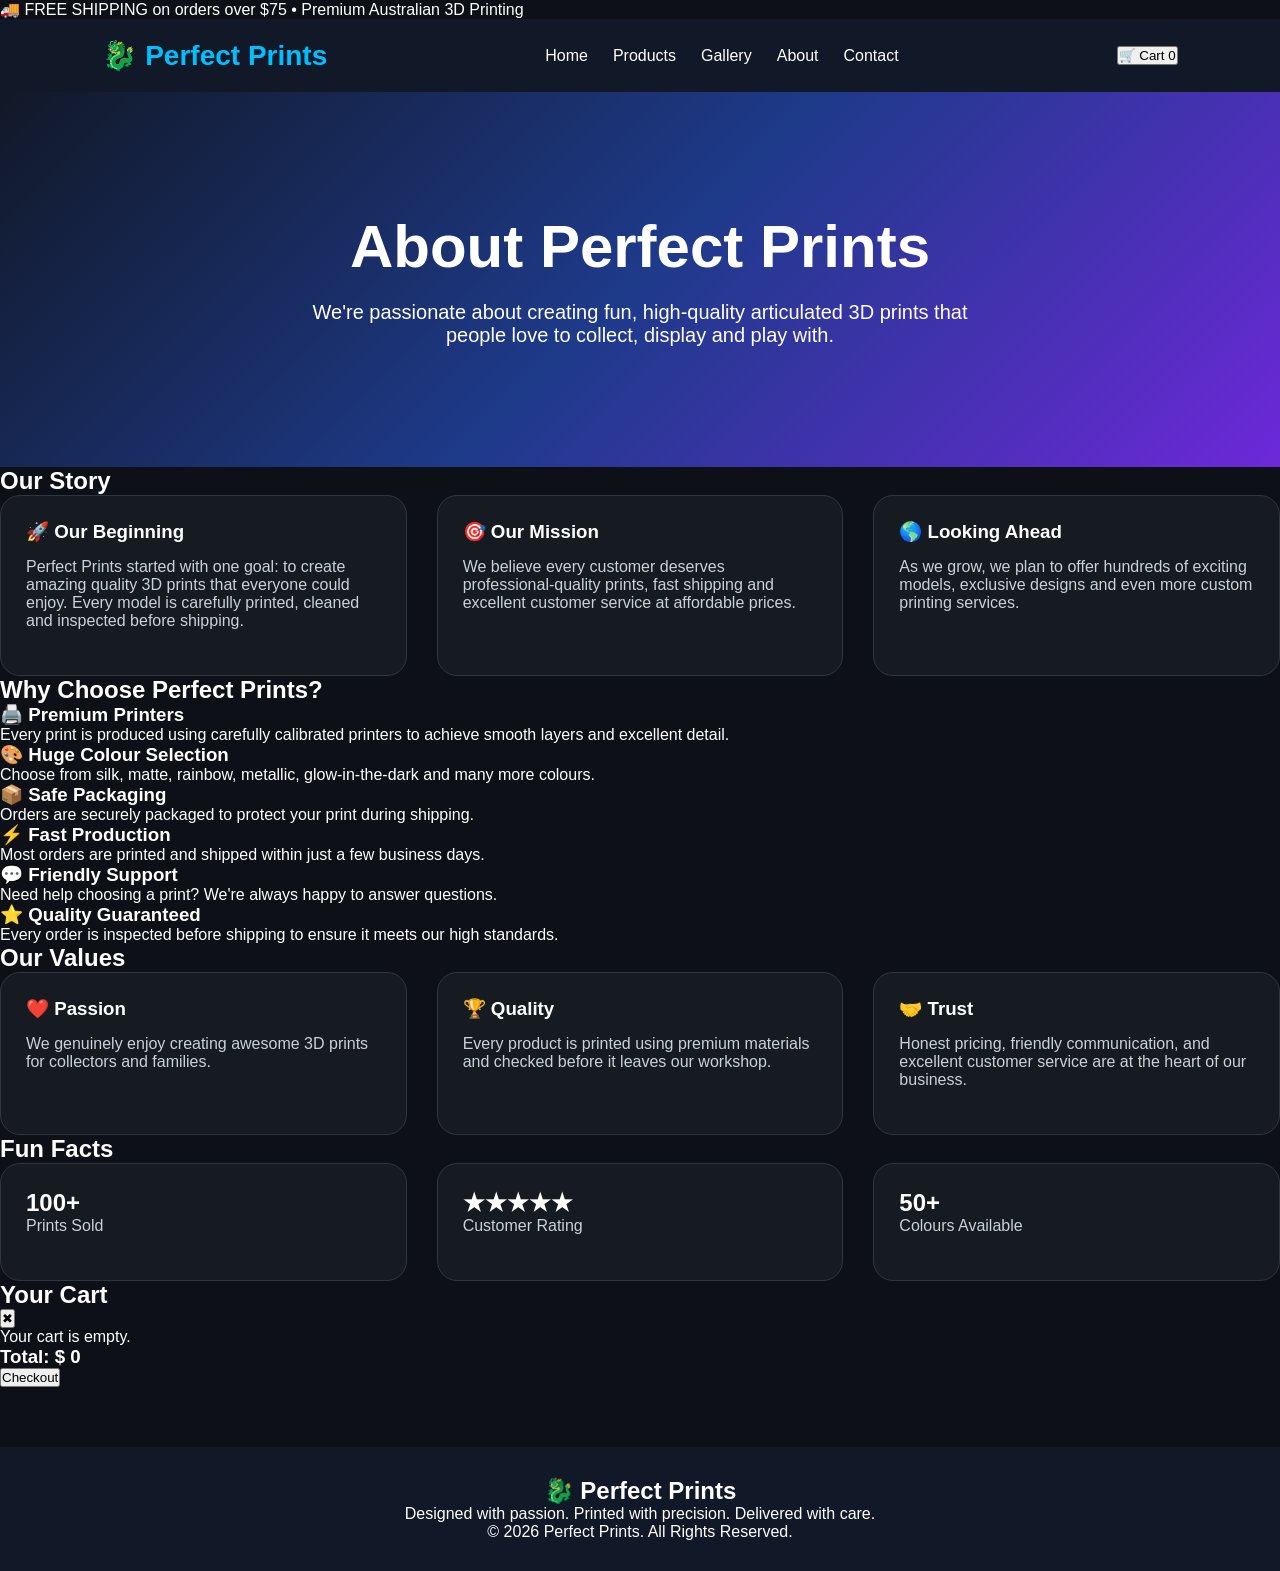
==== about.html @ 64f46098 "Create about.html" ====
<!DOCTYPE html>
<html lang="en">

<head>

<meta charset="UTF-8">
<meta name="viewport" content="width=device-width, initial-scale=1.0">

<title>Perfect Prints | About Us</title>

<link rel="stylesheet" href="style.css">
<script src="script.js" defer></script>

</head>

<body>

<header>

<div class="sale-banner">
🚚 FREE SHIPPING on orders over $75 • Premium Australian 3D Printing
</div>

<nav>

<div class="logo">
🐉 Perfect Prints
</div>

<ul>
<li><a href="index.html">Home</a></li>
<li><a href="products.html">Products</a></li>
<li><a href="gallery.html">Gallery</a></li>
<li><a href="about.html">About</a></li>
<li><a href="contact.html">Contact</a></li>
</ul>

<button class="cart-btn" onclick="openCart()">
🛒 Cart
<span id="cartCount">0</span>
</button>

</nav>

</header>

<section class="hero small-hero">

<h1>About Perfect Prints</h1>

<p>
We're passionate about creating fun, high-quality articulated
3D prints that people love to collect, display and play with.
</p>

</section>

<section>

<h2>Our Story</h2>

<div class="cards">

<div class="card">

<div class="card-content">

<h3>🚀 Our Beginning</h3>

<p>
Perfect Prints started with one goal:
to create amazing quality 3D prints that everyone could enjoy.
Every model is carefully printed, cleaned and inspected before shipping.
</p>

</div>

</div>

<div class="card">

<div class="card-content">

<h3>🎯 Our Mission</h3>

<p>
We believe every customer deserves professional-quality prints,
fast shipping and excellent customer service at affordable prices.
</p>

</div>

</div>

<div class="card">

<div class="card-content">

<h3>🌎 Looking Ahead</h3>

<p>
As we grow, we plan to offer hundreds of exciting models,
exclusive designs and even more custom printing services.
</p>

</div>

</div>

</div>

</section>

<section>

<h2>Why Choose Perfect Prints?</h2>

<div class="reviews">

<div class="review">

<h3>🖨️ Premium Printers</h3>

<p>
Every print is produced using carefully calibrated printers
to achieve smooth layers and excellent detail.
</p>

</div>

<div class="review">

<h3>🎨 Huge Colour Selection</h3>

<p>
Choose from silk, matte, rainbow,
metallic, glow-in-the-dark and many more colours.
</p>

</div>

<div class="review">

<h3>📦 Safe Packaging</h3>

<p>
Orders are securely packaged to protect your print
during shipping.
</p>

</div>

<div class="review">

<h3>⚡ Fast Production</h3>

<p>
Most orders are printed and shipped
within just a few business days.
</p>

</div>

<div class="review">

<h3>💬 Friendly Support</h3>

<p>
Need help choosing a print?
We're always happy to answer questions.
</p>

</div>

<div class="review">

<h3>⭐ Quality Guaranteed</h3>

<p>
Every order is inspected before shipping
to ensure it meets our high standards.
</p>

</div>

</div>

</section>

<section>

<h2>Our Values</h2>

<div class="cards">

<div class="card">

<div class="card-content">

<h3>❤️ Passion</h3>

<p>
We genuinely enjoy creating awesome 3D prints
for collectors and families.
</p>

</div>

</div>

<div class="card">

<div class="card-content">

<h3>🏆 Quality</h3>

<p>
Every product is printed using premium materials
and checked before it leaves our workshop.
</p>

</div>

</div>

<div class="card">

<div class="card-content">

<h3>🤝 Trust</h3>

<p>
Honest pricing, friendly communication,
and excellent customer service are at the heart of our business.
</p>

</div>

</div>

</div>

</section>

<section>

<h2>Fun Facts</h2>

<div class="cards">

<div class="card">

<div class="card-content">

<h1>100+</h1>

<p>
Prints Sold
</p>

</div>

</div>

<div class="card">

<div class="card-content">

<h1>★★★★★</h1>

<p>
Customer Rating
</p>

</div>

</div>

<div class="card">

<div class="card-content">

<h1>50+</h1>

<p>
Colours Available
</p>

</div>

</div>

</div>

</section>

<div id="cartPanel" class="cart-panel">

<div class="cart-header">

<h2>Your Cart</h2>

<button onclick="closeCart()">
✖
</button>

</div>

<div id="cartItems">

<p>Your cart is empty.</p>

</div>

<div class="cart-footer">

<h3>
Total:
$
<span id="cartTotal">0</span>
</h3>

<button class="checkout-btn">
Checkout
</button>

</div>

</div>

<footer>

<h2>🐉 Perfect Prints</h2>

<p>
Designed with passion.
Printed with precision.
Delivered with care.
</p>

<p>
© 2026 Perfect Prints. All Rights Reserved.
</p>

</footer>

</body>

</html>
---- style.css ----
*{
    margin:0;
    padding:0;
    box-sizing:border-box;
    font-family:'Poppins',sans-serif;
}

body{
    background:#0d1117;
    color:white;
}

nav{
    display:flex;
    justify-content:space-between;
    align-items:center;
    padding:20px 8%;
    background:#111827;
    position:sticky;
    top:0;
}

nav ul{
    display:flex;
    list-style:none;
    gap:25px;
}

nav a{
    color:white;
    text-decoration:none;
    transition:.3s;
}

nav a:hover{
    color:#00bfff;
}

.logo{
    font-size:28px;
    font-weight:700;
    color:#00bfff;
}

.hero{
    text-align:center;
    padding:120px 20px;
    background:linear-gradient(135deg,#111827,#1e3a8a,#6d28d9);
}

.hero h1{
    font-size:60px;
    margin-bottom:20px;
}

.hero p{
    max-width:700px;
    margin:auto;
    font-size:20px;
}

.button{
    display:inline-block;
    margin-top:35px;
    padding:15px 35px;
    background:#00bfff;
    color:white;
    text-decoration:none;
    border-radius:50px;
    font-weight:bold;
    transition:.3s;
}

.button:hover{
    transform:scale(1.08);
    box-shadow:0 0 20px #00bfff;
}

.products{
    padding:80px 8%;
}

.products h2{
    text-align:center;
    margin-bottom:40px;
    font-size:40px;
}

.cards{
    display:grid;
    grid-template-columns:repeat(auto-fit,minmax(280px,1fr));
    gap:30px;
}

.card{
    background:#161b22;
    padding:25px;
    border-radius:20px;
    transition:.3s;
    border:1px solid #30363d;
}

.card:hover{
    transform:translateY(-10px);
    box-shadow:0 0 25px rgba(0,191,255,.5);
}

.card h3{
    margin-bottom:15px;
}

.card p{
    margin-bottom:20px;
    color:#c9d1d9;
}

.card button{
    width:100%;
    padding:12px;
    border:none;
    border-radius:10px;
    background:#6d28d9;
    color:white;
    cursor:pointer;
    font-weight:bold;
}

.card button:hover{
    background:#00bfff;
}

footer{
    text-align:center;
    padding:30px;
    background:#111827;
    margin-top:60px;
}
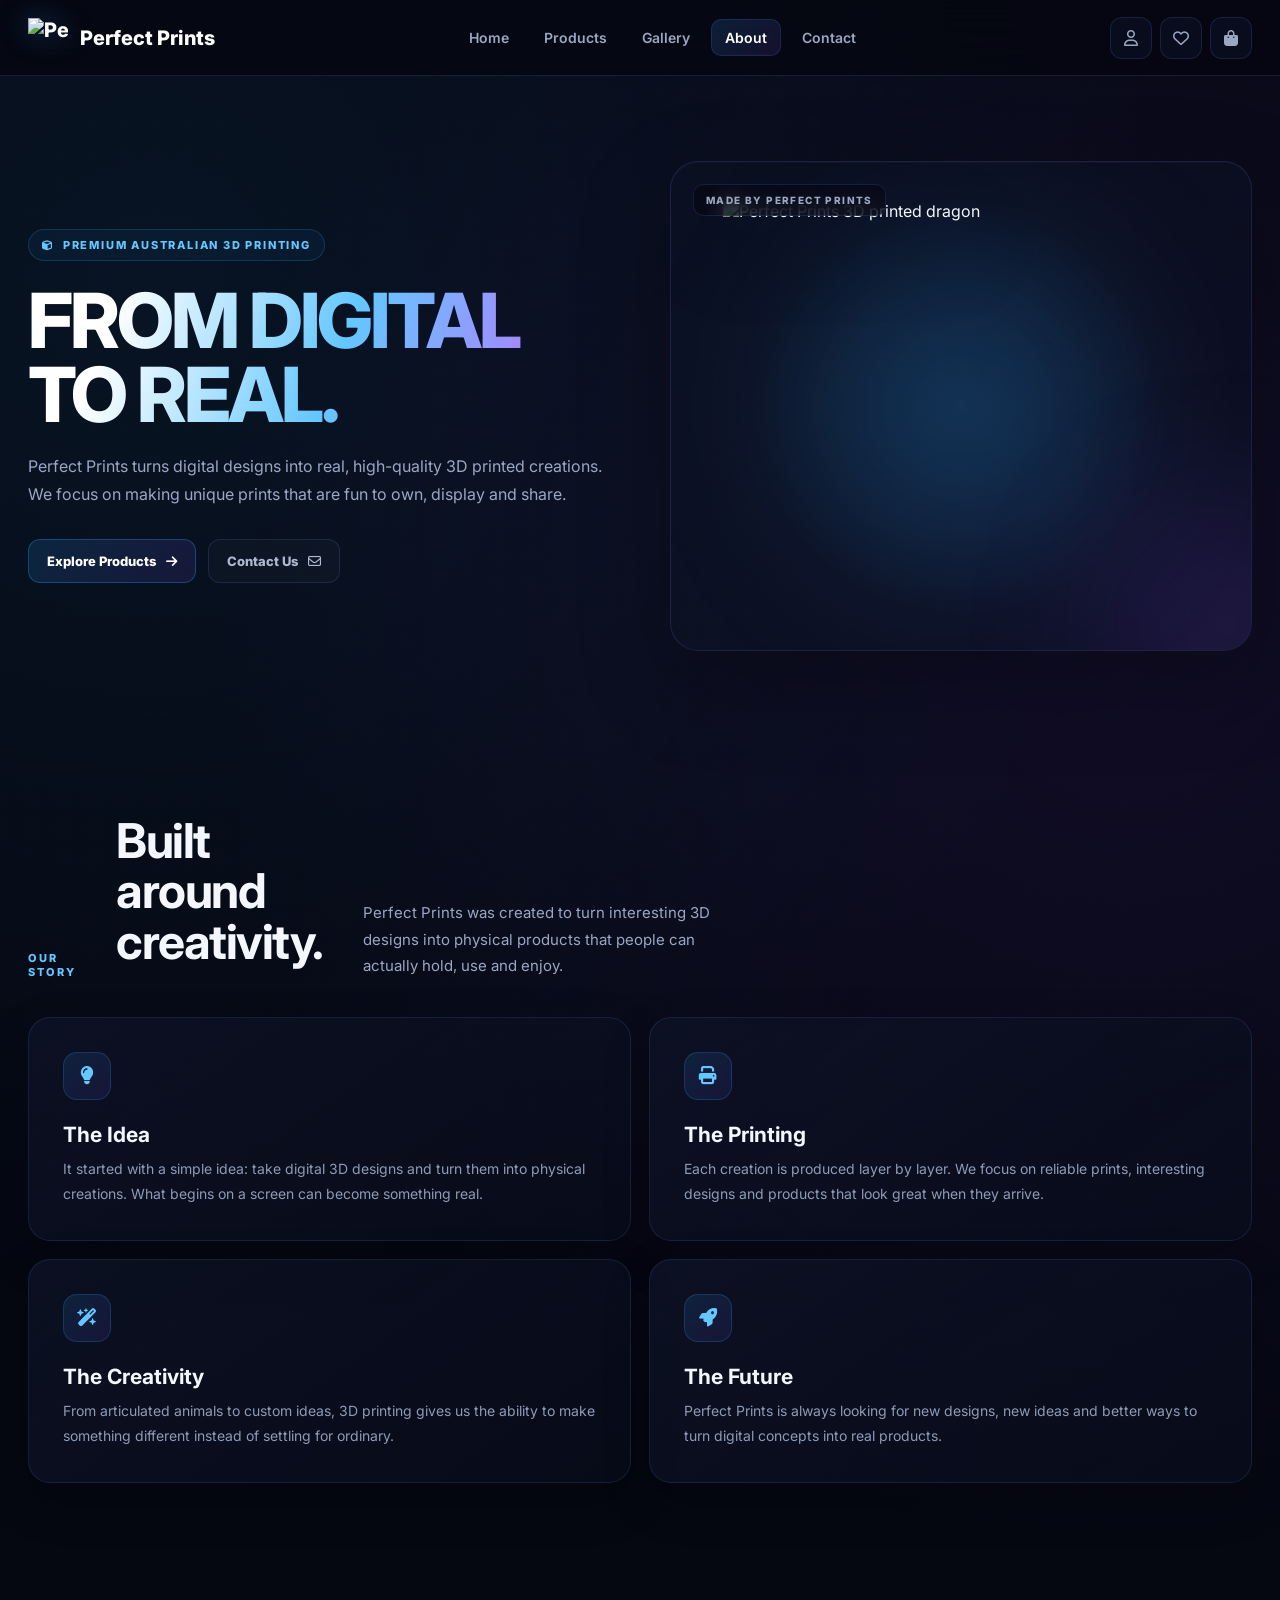
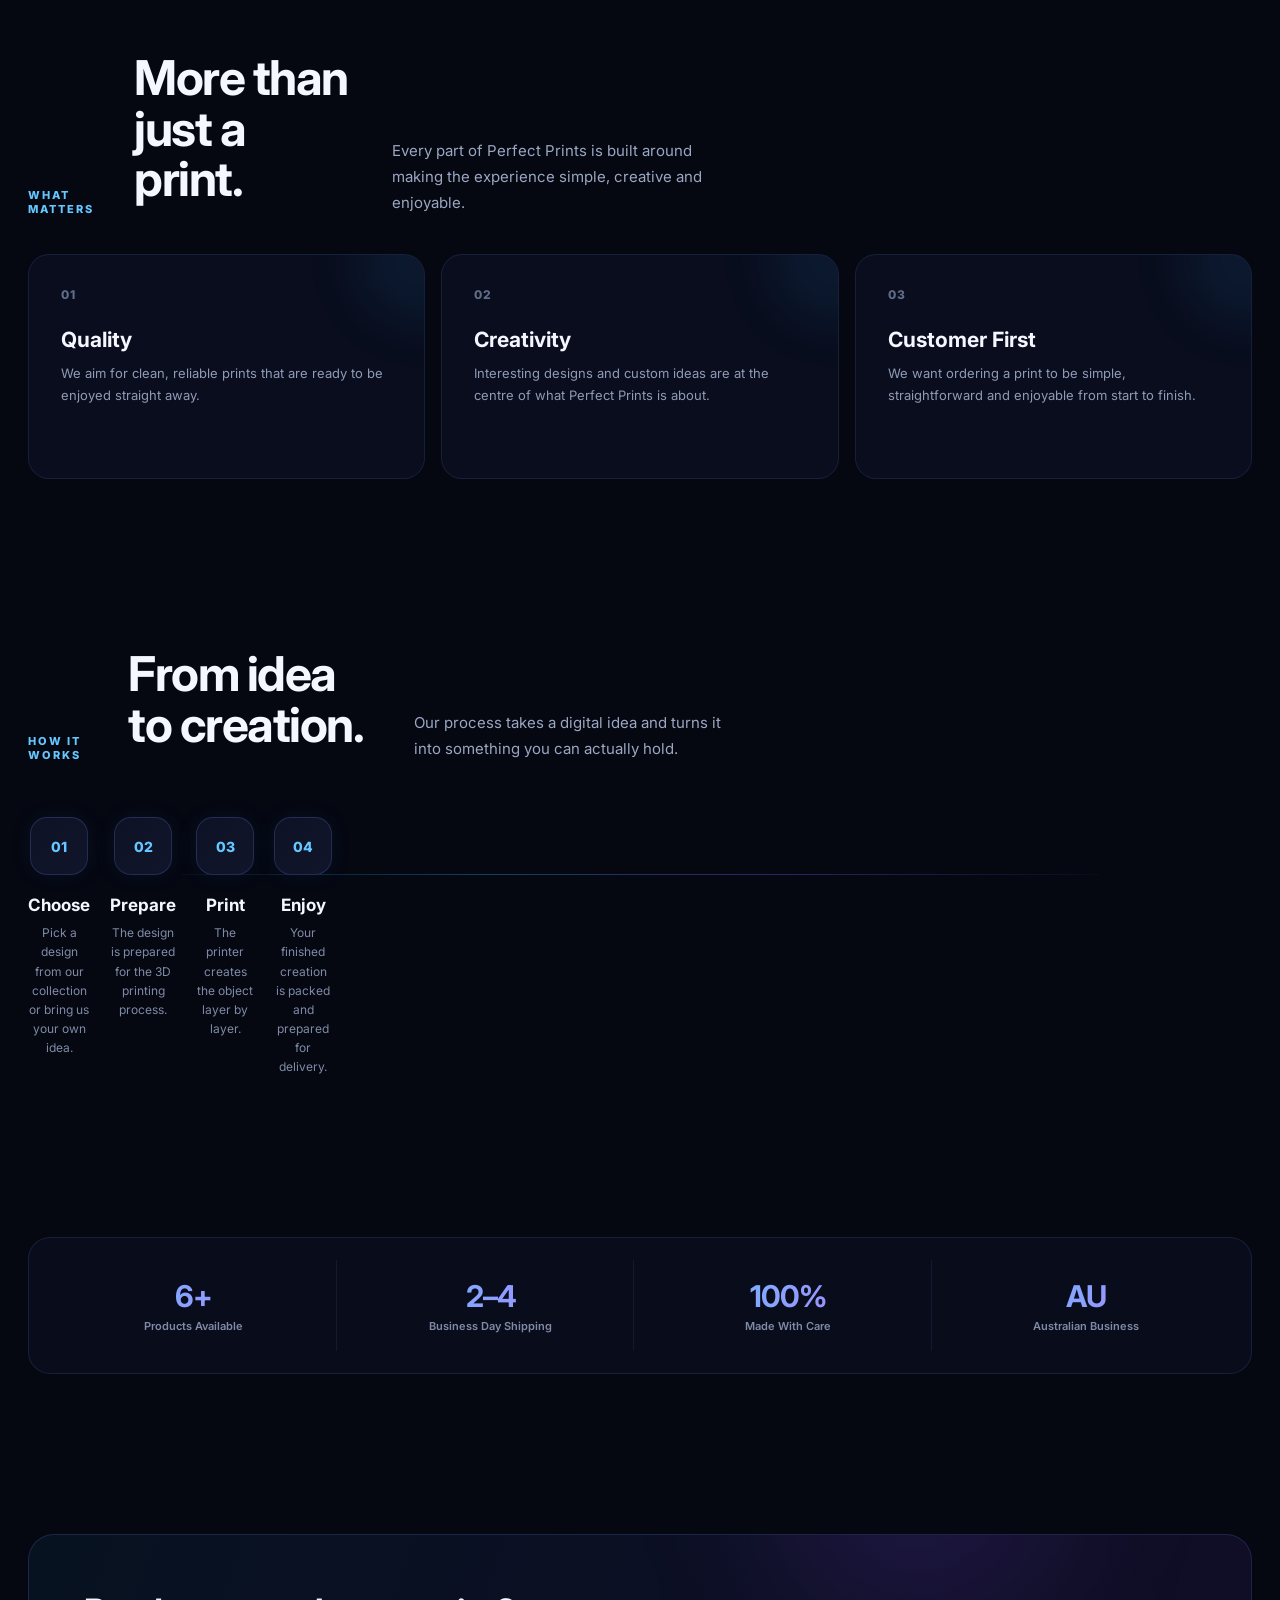
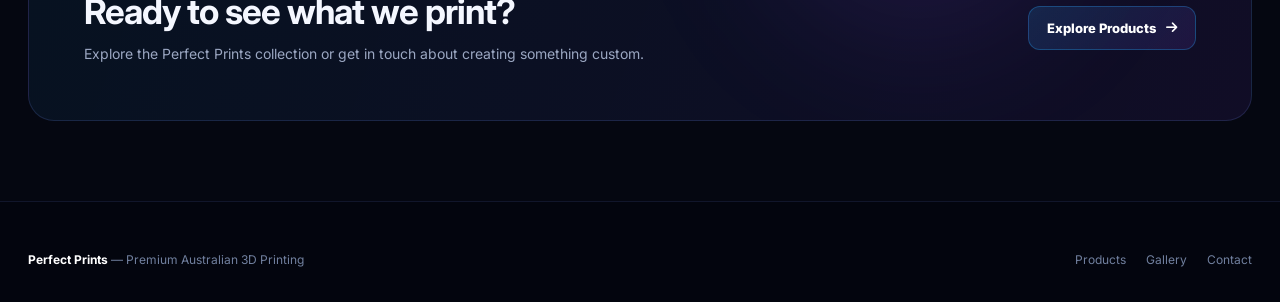
==== commit 261d5cef: "Update fmt.Println message from 'Hello' to 'Goodbye'" ====
--- a/about.html
+++ b/about.html
@@ -1,349 +1,1440 @@
 <!DOCTYPE html>
 <html lang="en">
-
 <head>
-
-<meta charset="UTF-8">
-<meta name="viewport" content="width=device-width, initial-scale=1.0">
-
-<title>Perfect Prints | About Us</title>
-
-<link rel="stylesheet" href="style.css">
-<script src="script.js" defer></script>
-
+  <meta charset="UTF-8">
+  <meta name="viewport" content="width=device-width, initial-scale=1.0">
+
+  <title>About | Perfect Prints</title>
+
+  <link rel="stylesheet" href="style.css">
+
+  <link rel="preconnect" href="https://fonts.googleapis.com">
+  <link rel="preconnect" href="https://fonts.gstatic.com" crossorigin>
+  <link href="https://fonts.googleapis.com/css2?family=Inter:wght@400;500;600;700;800&display=swap" rel="stylesheet">
+
+  <link rel="stylesheet"
+        href="https://cdnjs.cloudflare.com/ajax/libs/font-awesome/6.5.2/css/all.min.css">
+
+  <style>
+
+    /* =========================================================
+       PERFECT PRINTS — ABOUT PAGE
+       ========================================================= */
+
+    .about-page {
+      min-height: 100vh;
+      background:
+        radial-gradient(circle at 12% 8%, rgba(39,169,255,.08), transparent 30%),
+        radial-gradient(circle at 88% 18%, rgba(140,77,255,.09), transparent 30%),
+        #050711;
+      color: #f4f7ff;
+      overflow: hidden;
+    }
+
+    /* HEADER */
+
+    .about-header {
+      position: sticky;
+      top: 0;
+      z-index: 100;
+      height: 76px;
+
+      border-bottom: 1px solid rgba(117,151,255,.15);
+
+      background: rgba(5,7,17,.82);
+      backdrop-filter: blur(20px);
+    }
+
+    .about-header-inner {
+      max-width: 1280px;
+      height: 100%;
+      margin: auto;
+      padding: 0 28px;
+
+      display: flex;
+      align-items: center;
+      justify-content: space-between;
+      gap: 30px;
+    }
+
+    .about-logo {
+      display: flex;
+      align-items: center;
+      gap: 12px;
+
+      color: #fff;
+      text-decoration: none;
+
+      font-size: 20px;
+      font-weight: 800;
+      white-space: nowrap;
+    }
+
+    .about-logo img {
+      width: 40px;
+      height: 40px;
+      object-fit: contain;
+
+      filter: drop-shadow(0 0 14px rgba(39,169,255,.35));
+    }
+
+    .about-nav {
+      display: flex;
+      align-items: center;
+      gap: 7px;
+    }
+
+    .about-nav a {
+      padding: 10px 14px;
+
+      border-radius: 10px;
+
+      color: #9ba7c2;
+      text-decoration: none;
+
+      font-size: 14px;
+      font-weight: 600;
+
+      transition: .25s ease;
+    }
+
+    .about-nav a:hover {
+      color: #fff;
+      background: rgba(39,169,255,.08);
+    }
+
+    .about-nav a.active {
+      color: #fff;
+
+      background:
+        linear-gradient(
+          135deg,
+          rgba(39,169,255,.15),
+          rgba(140,77,255,.12)
+        );
+
+      box-shadow:
+        inset 0 0 0 1px rgba(117,151,255,.14);
+    }
+
+    .about-actions {
+      display: flex;
+      align-items: center;
+      gap: 8px;
+    }
+
+    .about-action {
+      width: 42px;
+      height: 42px;
+
+      display: grid;
+      place-items: center;
+
+      border: 1px solid rgba(117,151,255,.15);
+      border-radius: 12px;
+
+      background: rgba(13,18,37,.6);
+
+      color: #9ba7c2;
+      text-decoration: none;
+
+      transition: .25s ease;
+    }
+
+    .about-action:hover {
+      color: #fff;
+      border-color: rgba(39,169,255,.45);
+
+      box-shadow: 0 0 22px rgba(39,169,255,.12);
+
+      transform: translateY(-1px);
+    }
+
+    /* CONTAINER */
+
+    .about-container {
+      max-width: 1280px;
+      margin: auto;
+      padding: 0 28px;
+    }
+
+    /* HERO */
+
+    .about-hero {
+      min-height: 590px;
+
+      display: grid;
+      grid-template-columns: 1fr 1fr;
+      align-items: center;
+
+      gap: 60px;
+
+      padding: 85px 0 75px;
+    }
+
+    .about-eyebrow {
+      display: inline-flex;
+      align-items: center;
+      gap: 9px;
+
+      padding: 8px 13px;
+
+      border: 1px solid rgba(39,169,255,.2);
+      border-radius: 999px;
+
+      background: rgba(39,169,255,.06);
+
+      color: #64c7ff;
+
+      font-size: 11px;
+      font-weight: 800;
+
+      letter-spacing: 1.8px;
+      text-transform: uppercase;
+    }
+
+    .about-eyebrow i {
+      font-size: 10px;
+    }
+
+    .about-hero h1 {
+      max-width: 650px;
+
+      margin: 22px 0 20px;
+
+      font-size: clamp(48px, 6vw, 76px);
+      line-height: .98;
+
+      letter-spacing: -3px;
+      font-weight: 800;
+
+      background:
+        linear-gradient(
+          110deg,
+          #fff 15%,
+          #64c7ff 53%,
+          #b478ff 90%
+        );
+
+      -webkit-background-clip: text;
+      background-clip: text;
+
+      color: transparent;
+    }
+
+    .about-hero-text {
+      max-width: 590px;
+
+      color: #9ba7c2;
+
+      font-size: 16px;
+      line-height: 1.8;
+    }
+
+    .about-hero-buttons {
+      display: flex;
+      flex-wrap: wrap;
+      gap: 12px;
+
+      margin-top: 30px;
+    }
+
+    .about-button {
+      display: inline-flex;
+      align-items: center;
+      justify-content: center;
+      gap: 10px;
+
+      padding: 13px 18px;
+
+      border: 1px solid rgba(39,169,255,.3);
+      border-radius: 12px;
+
+      background:
+        linear-gradient(
+          135deg,
+          rgba(39,169,255,.15),
+          rgba(140,77,255,.12)
+        );
+
+      color: #fff;
+      text-decoration: none;
+
+      font-size: 13px;
+      font-weight: 800;
+
+      transition: .25s ease;
+    }
+
+    .about-button:hover {
+      border-color: rgba(39,169,255,.6);
+      box-shadow: 0 0 30px rgba(39,169,255,.12);
+      transform: translateY(-2px);
+    }
+
+    .about-button.secondary {
+      background: rgba(255,255,255,.025);
+      border-color: rgba(117,151,255,.15);
+      color: #aeb9cf;
+    }
+
+    .about-button.secondary:hover {
+      color: #fff;
+    }
+
+    /* HERO VISUAL */
+
+    .about-hero-visual {
+      position: relative;
+
+      min-height: 490px;
+
+      display: flex;
+      align-items: center;
+      justify-content: center;
+
+      border: 1px solid rgba(117,151,255,.14);
+      border-radius: 28px;
+
+      background:
+        radial-gradient(
+          circle at center,
+          rgba(39,169,255,.12),
+          transparent 55%
+        ),
+        rgba(13,18,37,.5);
+
+      box-shadow:
+        0 30px 90px rgba(0,0,0,.3),
+        inset 0 1px rgba(255,255,255,.025);
+
+      overflow: hidden;
+    }
+
+    .about-hero-visual::before {
+      content: "";
+
+      position: absolute;
+
+      width: 340px;
+      height: 340px;
+
+      border-radius: 50%;
+
+      background: rgba(39,169,255,.13);
+
+      filter: blur(80px);
+    }
+
+    .about-hero-visual::after {
+      content: "";
+
+      position: absolute;
+
+      width: 250px;
+      height: 250px;
+
+      right: -100px;
+      bottom: -100px;
+
+      border-radius: 50%;
+
+      background: rgba(140,77,255,.14);
+
+      filter: blur(70px);
+    }
+
+    .about-hero-visual img {
+      position: relative;
+      z-index: 2;
+
+      width: 82%;
+      height: 410px;
+
+      object-fit: contain;
+
+      filter:
+        drop-shadow(0 30px 35px rgba(0,0,0,.5))
+        drop-shadow(0 0 35px rgba(39,169,255,.16));
+
+      transition: .5s ease;
+    }
+
+    .about-hero-visual:hover img {
+      transform: scale(1.035) translateY(-6px);
+    }
+
+    .visual-label {
+      position: absolute;
+      z-index: 4;
+
+      left: 22px;
+      top: 22px;
+
+      padding: 9px 12px;
+
+      border: 1px solid rgba(117,151,255,.15);
+      border-radius: 10px;
+
+      background: rgba(5,7,17,.65);
+      backdrop-filter: blur(10px);
+
+      color: #9ba7c2;
+
+      font-size: 10px;
+      font-weight: 800;
+
+      letter-spacing: 1.4px;
+      text-transform: uppercase;
+    }
+
+    /* SECTION TITLES */
+
+    .about-section {
+      padding: 80px 0;
+    }
+
+    .section-heading {
+      max-width: 700px;
+      margin-bottom: 38px;
+    }
+
+    .section-heading span {
+      color: #64c7ff;
+
+      font-size: 11px;
+      font-weight: 800;
+
+      letter-spacing: 2px;
+      text-transform: uppercase;
+    }
+
+    .section-heading h2 {
+      margin: 10px 0 12px;
+
+      font-size: clamp(34px, 4vw, 48px);
+      line-height: 1.05;
+
+      letter-spacing: -1.5px;
+    }
+
+    .section-heading p {
+      margin: 0;
+
+      color: #9ba7c2;
+
+      font-size: 15px;
+      line-height: 1.75;
+    }
+
+    /* STORY */
+
+    .story-grid {
+      display: grid;
+      grid-template-columns: 1fr 1fr;
+      gap: 18px;
+    }
+
+    .story-card {
+      padding: 34px;
+
+      border: 1px solid rgba(117,151,255,.13);
+      border-radius: 22px;
+
+      background:
+        linear-gradient(
+          145deg,
+          rgba(13,18,37,.85),
+          rgba(9,13,28,.65)
+        );
+
+      box-shadow:
+        0 18px 50px rgba(0,0,0,.16);
+
+      transition: .3s ease;
+    }
+
+    .story-card:hover {
+      transform: translateY(-4px);
+
+      border-color: rgba(39,169,255,.3);
+
+      box-shadow:
+        0 22px 60px rgba(0,0,0,.25),
+        0 0 30px rgba(39,169,255,.05);
+    }
+
+    .story-icon {
+      width: 48px;
+      height: 48px;
+
+      display: grid;
+      place-items: center;
+
+      margin-bottom: 22px;
+
+      border: 1px solid rgba(39,169,255,.2);
+      border-radius: 14px;
+
+      background:
+        linear-gradient(
+          135deg,
+          rgba(39,169,255,.12),
+          rgba(140,77,255,.1)
+        );
+
+      color: #64c7ff;
+
+      font-size: 18px;
+    }
+
+    .story-card h3 {
+      margin: 0 0 10px;
+
+      font-size: 21px;
+    }
+
+    .story-card p {
+      margin: 0;
+
+      color: #8f9bb5;
+
+      font-size: 14px;
+      line-height: 1.75;
+    }
+
+    /* VALUES */
+
+    .values-grid {
+      display: grid;
+      grid-template-columns: repeat(3, 1fr);
+      gap: 16px;
+    }
+
+    .value-card {
+      position: relative;
+
+      padding: 32px;
+
+      min-height: 225px;
+
+      border: 1px solid rgba(117,151,255,.13);
+      border-radius: 21px;
+
+      background: rgba(13,18,37,.65);
+
+      overflow: hidden;
+
+      transition: .3s ease;
+    }
+
+    .value-card::before {
+      content: "";
+
+      position: absolute;
+
+      width: 130px;
+      height: 130px;
+
+      right: -60px;
+      top: -60px;
+
+      border-radius: 50%;
+
+      background: rgba(39,169,255,.08);
+      filter: blur(25px);
+    }
+
+    .value-card:hover {
+      transform: translateY(-4px);
+
+      border-color: rgba(39,169,255,.3);
+    }
+
+    .value-number {
+      color: #5f6d89;
+
+      font-size: 12px;
+      font-weight: 800;
+
+      letter-spacing: 1px;
+    }
+
+    .value-card h3 {
+      margin: 25px 0 10px;
+
+      font-size: 21px;
+    }
+
+    .value-card p {
+      margin: 0;
+
+      color: #8f9bb5;
+
+      font-size: 13px;
+      line-height: 1.7;
+    }
+
+    /* PROCESS */
+
+    .process {
+      position: relative;
+    }
+
+    .process-line {
+      position: absolute;
+
+      left: 12.5%;
+      right: 12.5%;
+      top: 57px;
+
+      height: 1px;
+
+      background:
+        linear-gradient(
+          90deg,
+          rgba(39,169,255,.05),
+          rgba(39,169,255,.35),
+          rgba(140,77,255,.35),
+          rgba(140,77,255,.05)
+        );
+    }
+
+    .process-grid {
+      position: relative;
+      z-index: 2;
+
+      display: grid;
+      grid-template-columns: repeat(4, 1fr);
+      gap: 20px;
+    }
+
+    .process-step {
+      text-align: center;
+    }
+
+    .process-number {
+      width: 58px;
+      height: 58px;
+
+      display: grid;
+      place-items: center;
+
+      margin: 0 auto 20px;
+
+      border: 1px solid rgba(117,151,255,.2);
+      border-radius: 17px;
+
+      background:
+        linear-gradient(
+          135deg,
+          #0d1225,
+          #11152b
+        );
+
+      box-shadow:
+        0 0 25px rgba(39,169,255,.07);
+
+      color: #64c7ff;
+
+      font-size: 14px;
+      font-weight: 800;
+    }
+
+    .process-step h3 {
+      margin: 0 0 8px;
+
+      font-size: 17px;
+    }
+
+    .process-step p {
+      max-width: 210px;
+      margin: auto;
+
+      color: #7f8ba6;
+
+      font-size: 12px;
+      line-height: 1.6;
+    }
+
+    /* STATS */
+
+    .about-stats {
+      display: grid;
+      grid-template-columns: repeat(4, 1fr);
+      gap: 12px;
+
+      padding: 22px;
+
+      border: 1px solid rgba(117,151,255,.14);
+      border-radius: 22px;
+
+      background: rgba(13,18,37,.55);
+    }
+
+    .about-stat {
+      padding: 18px;
+
+      text-align: center;
+
+      border-right: 1px solid rgba(117,151,255,.1);
+    }
+
+    .about-stat:last-child {
+      border-right: 0;
+    }
+
+    .about-stat strong {
+      display: block;
+
+      font-size: 30px;
+      letter-spacing: -1px;
+
+      background:
+        linear-gradient(
+          110deg,
+          #64c7ff,
+          #b478ff
+        );
+
+      -webkit-background-clip: text;
+      background-clip: text;
+
+      color: transparent;
+    }
+
+    .about-stat span {
+      display: block;
+
+      margin-top: 5px;
+
+      color: #7f8ba6;
+
+      font-size: 11px;
+      font-weight: 600;
+    }
+
+    /* CTA */
+
+    .about-cta {
+      position: relative;
+
+      display: flex;
+      align-items: center;
+      justify-content: space-between;
+
+      gap: 30px;
+
+      margin: 80px 0;
+
+      padding: 55px;
+
+      overflow: hidden;
+
+      border: 1px solid rgba(117,151,255,.16);
+      border-radius: 26px;
+
+      background:
+        linear-gradient(
+          110deg,
+          rgba(39,169,255,.07),
+          rgba(140,77,255,.09)
+        );
+    }
+
+    .about-cta::before {
+      content: "";
+
+      position: absolute;
+
+      width: 300px;
+      height: 300px;
+
+      right: 15%;
+      top: -200px;
+
+      border-radius: 50%;
+
+      background: rgba(140,77,255,.12);
+      filter: blur(70px);
+    }
+
+    .about-cta-content {
+      position: relative;
+      z-index: 2;
+    }
+
+    .about-cta h2 {
+      margin: 0 0 10px;
+
+      font-size: 35px;
+      letter-spacing: -1px;
+    }
+
+    .about-cta p {
+      max-width: 600px;
+
+      margin: 0;
+
+      color: #9ba7c2;
+
+      font-size: 14px;
+      line-height: 1.7;
+    }
+
+    .about-cta .about-button {
+      position: relative;
+      z-index: 2;
+
+      white-space: nowrap;
+    }
+
+    /* FOOTER */
+
+    .about-footer {
+      margin-top: 30px;
+
+      padding: 50px 0 35px;
+
+      border-top: 1px solid rgba(117,151,255,.12);
+
+      background: rgba(3,5,12,.5);
+    }
+
+    .about-footer-inner {
+      max-width: 1280px;
+      margin: auto;
+      padding: 0 28px;
+
+      display: flex;
+      align-items: center;
+      justify-content: space-between;
+
+      gap: 20px;
+    }
+
+    .about-footer-brand {
+      color: #71809f;
+      font-size: 12px;
+    }
+
+    .about-footer-brand strong {
+      color: #fff;
+    }
+
+    .about-footer-links {
+      display: flex;
+      gap: 20px;
+    }
+
+    .about-footer-links a {
+      color: #71809f;
+      text-decoration: none;
+      font-size: 12px;
+
+      transition: .2s ease;
+    }
+
+    .about-footer-links a:hover {
+      color: #64c7ff;
+    }
+
+    /* MOBILE */
+
+    @media (max-width: 900px) {
+
+      .about-nav {
+        display: none;
+      }
+
+      .about-header-inner {
+        padding: 0 18px;
+      }
+
+      .about-container {
+        padding: 0 18px;
+      }
+
+      .about-hero {
+        grid-template-columns: 1fr;
+        gap: 35px;
+
+        padding: 65px 0;
+      }
+
+      .about-hero-visual {
+        min-height: 420px;
+      }
+
+      .story-grid {
+        grid-template-columns: 1fr;
+      }
+
+      .values-grid {
+        grid-template-columns: 1fr;
+      }
+
+      .process-grid {
+        grid-template-columns: repeat(2, 1fr);
+        gap: 35px;
+      }
+
+      .process-line {
+        display: none;
+      }
+
+      .about-stats {
+        grid-template-columns: repeat(2, 1fr);
+      }
+
+      .about-stat:nth-child(2) {
+        border-right: 0;
+      }
+
+      .about-cta {
+        flex-direction: column;
+        align-items: flex-start;
+        padding: 40px;
+      }
+
+    }
+
+    @media (max-width: 600px) {
+
+      .about-actions .about-action:first-child {
+        display: none;
+      }
+
+      .about-hero h1 {
+        letter-spacing: -2px;
+      }
+
+      .about-hero-visual {
+        min-height: 330px;
+      }
+
+      .about-hero-visual img {
+        height: 270px;
+      }
+
+      .about-section {
+        padding: 60px 0;
+      }
+
+      .process-grid {
+        grid-template-columns: 1fr;
+      }
+
+      .about-stats {
+        grid-template-columns: 1fr 1fr;
+        padding: 12px;
+      }
+
+      .about-stat {
+        border-right: 0;
+        border-bottom: 1px solid rgba(117,151,255,.1);
+      }
+
+      .about-stat:nth-child(3),
+      .about-stat:nth-child(4) {
+        border-bottom: 0;
+      }
+
+      .about-stat strong {
+        font-size: 25px;
+      }
+
+      .about-cta {
+        padding: 30px 25px;
+      }
+
+      .about-cta h2 {
+        font-size: 29px;
+      }
+
+      .about-footer-inner {
+        flex-direction: column;
+        align-items: flex-start;
+      }
+
+    }
+
+  </style>
 </head>
 
 <body>
 
-<header>
-
-<div class="sale-banner">
-🚚 FREE SHIPPING on orders over $75 • Premium Australian 3D Printing
+<div class="about-page">
+
+  <!-- HEADER -->
+
+  <header class="about-header">
+
+    <div class="about-header-inner">
+
+      <a href="index.html" class="about-logo">
+        <img src="logo.png" alt="Perfect Prints">
+        <span>Perfect Prints</span>
+      </a>
+
+      <nav class="about-nav">
+        <a href="index.html">Home</a>
+        <a href="products.html">Products</a>
+        <a href="gallery.html">Gallery</a>
+        <a href="about.html" class="active">About</a>
+        <a href="contact.html">Contact</a>
+      </nav>
+
+      <div class="about-actions">
+
+        <a href="account.html"
+           class="about-action"
+           aria-label="Account">
+          <i class="fa-regular fa-user"></i>
+        </a>
+
+        <a href="wishlist.html"
+           class="about-action"
+           aria-label="Wishlist">
+          <i class="fa-regular fa-heart"></i>
+        </a>
+
+        <a href="cart.html"
+           class="about-action"
+           aria-label="Cart">
+          <i class="fa-solid fa-bag-shopping"></i>
+        </a>
+
+      </div>
+
+    </div>
+
+  </header>
+
+
+  <main>
+
+    <div class="about-container">
+
+      <!-- HERO -->
+
+      <section class="about-hero">
+
+        <div>
+
+          <div class="about-eyebrow">
+            <i class="fa-solid fa-cube"></i>
+            Premium Australian 3D Printing
+          </div>
+
+          <h1>
+            FROM DIGITAL<br>
+            TO REAL.
+          </h1>
+
+          <p class="about-hero-text">
+            Perfect Prints turns digital designs into real,
+            high-quality 3D printed creations. We focus on
+            making unique prints that are fun to own,
+            display and share.
+          </p>
+
+          <div class="about-hero-buttons">
+
+            <a href="products.html" class="about-button">
+              Explore Products
+              <i class="fa-solid fa-arrow-right"></i>
+            </a>
+
+            <a href="contact.html" class="about-button secondary">
+              Contact Us
+              <i class="fa-regular fa-envelope"></i>
+            </a>
+
+          </div>
+
+        </div>
+
+
+        <div class="about-hero-visual">
+
+          <div class="visual-label">
+            Made by Perfect Prints
+          </div>
+
+          <img
+            src="hero-dragon.png"
+            alt="Perfect Prints 3D printed dragon"
+          >
+
+        </div>
+
+      </section>
+
+
+      <!-- OUR STORY -->
+
+      <section class="about-section">
+
+        <div class="section-heading">
+
+          <span>Our Story</span>
+
+          <h2>
+            Built around creativity.
+          </h2>
+
+          <p>
+            Perfect Prints was created to turn interesting
+            3D designs into physical products that people
+            can actually hold, use and enjoy.
+          </p>
+
+        </div>
+
+
+        <div class="story-grid">
+
+          <div class="story-card">
+
+            <div class="story-icon">
+              <i class="fa-solid fa-lightbulb"></i>
+            </div>
+
+            <h3>The Idea</h3>
+
+            <p>
+              It started with a simple idea: take digital
+              3D designs and turn them into physical
+              creations. What begins on a screen can become
+              something real.
+            </p>
+
+          </div>
+
+
+          <div class="story-card">
+
+            <div class="story-icon">
+              <i class="fa-solid fa-print"></i>
+            </div>
+
+            <h3>The Printing</h3>
+
+            <p>
+              Each creation is produced layer by layer.
+              We focus on reliable prints, interesting
+              designs and products that look great when
+              they arrive.
+            </p>
+
+          </div>
+
+
+          <div class="story-card">
+
+            <div class="story-icon">
+              <i class="fa-solid fa-wand-magic-sparkles"></i>
+            </div>
+
+            <h3>The Creativity</h3>
+
+            <p>
+              From articulated animals to custom ideas,
+              3D printing gives us the ability to make
+              something different instead of settling for
+              ordinary.
+            </p>
+
+          </div>
+
+
+          <div class="story-card">
+
+            <div class="story-icon">
+              <i class="fa-solid fa-rocket"></i>
+            </div>
+
+            <h3>The Future</h3>
+
+            <p>
+              Perfect Prints is always looking for new
+              designs, new ideas and better ways to turn
+              digital concepts into real products.
+            </p>
+
+          </div>
+
+        </div>
+
+      </section>
+
+
+      <!-- WHAT MATTERS -->
+
+      <section class="about-section">
+
+        <div class="section-heading">
+
+          <span>What Matters</span>
+
+          <h2>
+            More than just a print.
+          </h2>
+
+          <p>
+            Every part of Perfect Prints is built around
+            making the experience simple, creative and
+            enjoyable.
+          </p>
+
+        </div>
+
+
+        <div class="values-grid">
+
+          <div class="value-card">
+
+            <div class="value-number">01</div>
+
+            <h3>Quality</h3>
+
+            <p>
+              We aim for clean, reliable prints that are
+              ready to be enjoyed straight away.
+            </p>
+
+          </div>
+
+
+          <div class="value-card">
+
+            <div class="value-number">02</div>
+
+            <h3>Creativity</h3>
+
+            <p>
+              Interesting designs and custom ideas are at
+              the centre of what Perfect Prints is about.
+            </p>
+
+          </div>
+
+
+          <div class="value-card">
+
+            <div class="value-number">03</div>
+
+            <h3>Customer First</h3>
+
+            <p>
+              We want ordering a print to be simple,
+              straightforward and enjoyable from start
+              to finish.
+            </p>
+
+          </div>
+
+        </div>
+
+      </section>
+
+
+      <!-- HOW IT WORKS -->
+
+      <section class="about-section">
+
+        <div class="section-heading">
+
+          <span>How It Works</span>
+
+          <h2>
+            From idea to creation.
+          </h2>
+
+          <p>
+            Our process takes a digital idea and turns it
+            into something you can actually hold.
+          </p>
+
+        </div>
+
+
+        <div class="process">
+
+          <div class="process-line"></div>
+
+          <div class="process-grid">
+
+
+            <div class="process-step">
+
+              <div class="process-number">
+                01
+              </div>
+
+              <h3>Choose</h3>
+
+              <p>
+                Pick a design from our collection or
+                bring us your own idea.
+              </p>
+
+            </div>
+
+
+            <div class="process-step">
+
+              <div class="process-number">
+                02
+              </div>
+
+              <h3>Prepare</h3>
+
+              <p>
+                The design is prepared for the
+                3D printing process.
+              </p>
+
+            </div>
+
+
+            <div class="process-step">
+
+              <div class="process-number">
+                03
+              </div>
+
+              <h3>Print</h3>
+
+              <p>
+                The printer creates the object layer
+                by layer.
+              </p>
+
+            </div>
+
+
+            <div class="process-step">
+
+              <div class="process-number">
+                04
+              </div>
+
+              <h3>Enjoy</h3>
+
+              <p>
+                Your finished creation is packed and
+                prepared for delivery.
+              </p>
+
+            </div>
+
+
+          </div>
+
+        </div>
+
+      </section>
+
+
+      <!-- STATS -->
+
+      <section class="about-section">
+
+        <div class="about-stats">
+
+          <div class="about-stat">
+
+            <strong>6+</strong>
+
+            <span>Products Available</span>
+
+          </div>
+
+
+          <div class="about-stat">
+
+            <strong>2–4</strong>
+
+            <span>Business Day Shipping</span>
+
+          </div>
+
+
+          <div class="about-stat">
+
+            <strong>100%</strong>
+
+            <span>Made With Care</span>
+
+          </div>
+
+
+          <div class="about-stat">
+
+            <strong>AU</strong>
+
+            <span>Australian Business</span>
+
+          </div>
+
+        </div>
+
+      </section>
+
+
+      <!-- CTA -->
+
+      <section class="about-cta">
+
+        <div class="about-cta-content">
+
+          <h2>
+            Ready to see what we print?
+          </h2>
+
+          <p>
+            Explore the Perfect Prints collection or
+            get in touch about creating something custom.
+          </p>
+
+        </div>
+
+        <a href="products.html" class="about-button">
+          Explore Products
+          <i class="fa-solid fa-arrow-right"></i>
+        </a>
+
+      </section>
+
+    </div>
+
+  </main>
+
+
+  <!-- FOOTER -->
+
+  <footer class="about-footer">
+
+    <div class="about-footer-inner">
+
+      <div class="about-footer-brand">
+        <strong>Perfect Prints</strong>
+        — Premium Australian 3D Printing
+      </div>
+
+      <div class="about-footer-links">
+        <a href="products.html">Products</a>
+        <a href="gallery.html">Gallery</a>
+        <a href="contact.html">Contact</a>
+      </div>
+
+    </div>
+
+  </footer>
+
 </div>
 
-<nav>
-
-<div class="logo">
-🐉 Perfect Prints
-</div>
-
-<ul>
-<li><a href="index.html">Home</a></li>
-<li><a href="products.html">Products</a></li>
-<li><a href="gallery.html">Gallery</a></li>
-<li><a href="about.html">About</a></li>
-<li><a href="contact.html">Contact</a></li>
-</ul>
-
-<button class="cart-btn" onclick="openCart()">
-🛒 Cart
-<span id="cartCount">0</span>
-</button>
-
-</nav>
-
-</header>
-
-<section class="hero small-hero">
-
-<h1>About Perfect Prints</h1>
-
-<p>
-We're passionate about creating fun, high-quality articulated
-3D prints that people love to collect, display and play with.
-</p>
-
-</section>
-
-<section>
-
-<h2>Our Story</h2>
-
-<div class="cards">
-
-<div class="card">
-
-<div class="card-content">
-
-<h3>🚀 Our Beginning</h3>
-
-<p>
-Perfect Prints started with one goal:
-to create amazing quality 3D prints that everyone could enjoy.
-Every model is carefully printed, cleaned and inspected before shipping.
-</p>
-
-</div>
-
-</div>
-
-<div class="card">
-
-<div class="card-content">
-
-<h3>🎯 Our Mission</h3>
-
-<p>
-We believe every customer deserves professional-quality prints,
-fast shipping and excellent customer service at affordable prices.
-</p>
-
-</div>
-
-</div>
-
-<div class="card">
-
-<div class="card-content">
-
-<h3>🌎 Looking Ahead</h3>
-
-<p>
-As we grow, we plan to offer hundreds of exciting models,
-exclusive designs and even more custom printing services.
-</p>
-
-</div>
-
-</div>
-
-</div>
-
-</section>
-
-<section>
-
-<h2>Why Choose Perfect Prints?</h2>
-
-<div class="reviews">
-
-<div class="review">
-
-<h3>🖨️ Premium Printers</h3>
-
-<p>
-Every print is produced using carefully calibrated printers
-to achieve smooth layers and excellent detail.
-</p>
-
-</div>
-
-<div class="review">
-
-<h3>🎨 Huge Colour Selection</h3>
-
-<p>
-Choose from silk, matte, rainbow,
-metallic, glow-in-the-dark and many more colours.
-</p>
-
-</div>
-
-<div class="review">
-
-<h3>📦 Safe Packaging</h3>
-
-<p>
-Orders are securely packaged to protect your print
-during shipping.
-</p>
-
-</div>
-
-<div class="review">
-
-<h3>⚡ Fast Production</h3>
-
-<p>
-Most orders are printed and shipped
-within just a few business days.
-</p>
-
-</div>
-
-<div class="review">
-
-<h3>💬 Friendly Support</h3>
-
-<p>
-Need help choosing a print?
-We're always happy to answer questions.
-</p>
-
-</div>
-
-<div class="review">
-
-<h3>⭐ Quality Guaranteed</h3>
-
-<p>
-Every order is inspected before shipping
-to ensure it meets our high standards.
-</p>
-
-</div>
-
-</div>
-
-</section>
-
-<section>
-
-<h2>Our Values</h2>
-
-<div class="cards">
-
-<div class="card">
-
-<div class="card-content">
-
-<h3>❤️ Passion</h3>
-
-<p>
-We genuinely enjoy creating awesome 3D prints
-for collectors and families.
-</p>
-
-</div>
-
-</div>
-
-<div class="card">
-
-<div class="card-content">
-
-<h3>🏆 Quality</h3>
-
-<p>
-Every product is printed using premium materials
-and checked before it leaves our workshop.
-</p>
-
-</div>
-
-</div>
-
-<div class="card">
-
-<div class="card-content">
-
-<h3>🤝 Trust</h3>
-
-<p>
-Honest pricing, friendly communication,
-and excellent customer service are at the heart of our business.
-</p>
-
-</div>
-
-</div>
-
-</div>
-
-</section>
-
-<section>
-
-<h2>Fun Facts</h2>
-
-<div class="cards">
-
-<div class="card">
-
-<div class="card-content">
-
-<h1>100+</h1>
-
-<p>
-Prints Sold
-</p>
-
-</div>
-
-</div>
-
-<div class="card">
-
-<div class="card-content">
-
-<h1>★★★★★</h1>
-
-<p>
-Customer Rating
-</p>
-
-</div>
-
-</div>
-
-<div class="card">
-
-<div class="card-content">
-
-<h1>50+</h1>
-
-<p>
-Colours Available
-</p>
-
-</div>
-
-</div>
-
-</div>
-
-</section>
-
-<div id="cartPanel" class="cart-panel">
-
-<div class="cart-header">
-
-<h2>Your Cart</h2>
-
-<button onclick="closeCart()">
-✖
-</button>
-
-</div>
-
-<div id="cartItems">
-
-<p>Your cart is empty.</p>
-
-</div>
-
-<div class="cart-footer">
-
-<h3>
-Total:
-$
-<span id="cartTotal">0</span>
-</h3>
-
-<button class="checkout-btn">
-Checkout
-</button>
-
-</div>
-
-</div>
-
-<footer>
-
-<h2>🐉 Perfect Prints</h2>
-
-<p>
-Designed with passion.
-Printed with precision.
-Delivered with care.
-</p>
-
-<p>
-© 2026 Perfect Prints. All Rights Reserved.
-</p>
-
-</footer>
-
 </body>
-
 </html>
--- a/style.css
+++ b/style.css
@@ -1,137 +1,3522 @@
-*{
-    margin:0;
-    padding:0;
-    box-sizing:border-box;
-    font-family:'Poppins',sans-serif;
-}
-
-body{
-    background:#0d1117;
-    color:white;
-}
-
-nav{
-    display:flex;
-    justify-content:space-between;
-    align-items:center;
-    padding:20px 8%;
-    background:#111827;
-    position:sticky;
-    top:0;
-}
-
-nav ul{
-    display:flex;
-    list-style:none;
-    gap:25px;
-}
-
-nav a{
-    color:white;
-    text-decoration:none;
-    transition:.3s;
-}
-
-nav a:hover{
-    color:#00bfff;
-}
-
-.logo{
-    font-size:28px;
-    font-weight:700;
-    color:#00bfff;
-}
-
-.hero{
-    text-align:center;
-    padding:120px 20px;
-    background:linear-gradient(135deg,#111827,#1e3a8a,#6d28d9);
-}
-
-.hero h1{
-    font-size:60px;
-    margin-bottom:20px;
-}
-
-.hero p{
-    max-width:700px;
-    margin:auto;
-    font-size:20px;
-}
-
-.button{
-    display:inline-block;
-    margin-top:35px;
-    padding:15px 35px;
-    background:#00bfff;
-    color:white;
-    text-decoration:none;
-    border-radius:50px;
-    font-weight:bold;
-    transition:.3s;
-}
-
-.button:hover{
-    transform:scale(1.08);
-    box-shadow:0 0 20px #00bfff;
-}
-
-.products{
-    padding:80px 8%;
-}
-
-.products h2{
-    text-align:center;
-    margin-bottom:40px;
-    font-size:40px;
-}
-
-.cards{
-    display:grid;
-    grid-template-columns:repeat(auto-fit,minmax(280px,1fr));
-    gap:30px;
-}
-
-.card{
-    background:#161b22;
-    padding:25px;
-    border-radius:20px;
-    transition:.3s;
-    border:1px solid #30363d;
-}
-
-.card:hover{
-    transform:translateY(-10px);
-    box-shadow:0 0 25px rgba(0,191,255,.5);
-}
-
-.card h3{
-    margin-bottom:15px;
-}
-
-.card p{
-    margin-bottom:20px;
-    color:#c9d1d9;
-}
-
-.card button{
-    width:100%;
-    padding:12px;
-    border:none;
-    border-radius:10px;
-    background:#6d28d9;
-    color:white;
-    cursor:pointer;
-    font-weight:bold;
-}
-
-.card button:hover{
-    background:#00bfff;
-}
-
-footer{
-    text-align:center;
-    padding:30px;
-    background:#111827;
-    margin-top:60px;
-}
+/* =========================================================
+   PERFECT PRINTS
+   HOME PAGE STYLES
+========================================================= */
+
+:root {
+    --bg: #050711;
+    --bg-soft: #080b18;
+
+    --panel: rgba(13, 17, 35, 0.72);
+    --panel-solid: #0d1123;
+
+    --blue: #2997ff;
+    --blue-bright: #4da8ff;
+    --purple: #9b5cff;
+
+    --text: #f7f8ff;
+    --muted: #9298ad;
+    --muted-light: #c4c8d8;
+
+    --border: rgba(255, 255, 255, 0.08);
+    --border-blue: rgba(41, 151, 255, 0.25);
+
+    --radius: 22px;
+    --radius-small: 14px;
+
+    --shadow: 0 20px 70px rgba(0, 0, 0, 0.35);
+
+    --selected: #2997ff;
+}
+
+
+/* =========================================================
+   RESET
+========================================================= */
+
+* {
+    margin: 0;
+    padding: 0;
+    box-sizing: border-box;
+}
+
+html {
+    scroll-behavior: smooth;
+}
+
+body {
+    font-family: "Inter", sans-serif;
+    background: var(--bg);
+    color: var(--text);
+    min-height: 100vh;
+    overflow-x: hidden;
+}
+
+button,
+input {
+    font: inherit;
+}
+
+button {
+    border: 0;
+}
+
+a {
+    color: inherit;
+    text-decoration: none;
+}
+
+img {
+    max-width: 100%;
+}
+
+::selection {
+    background: rgba(41, 151, 255, 0.35);
+    color: white;
+}
+
+
+/* =========================================================
+   BACKGROUND
+========================================================= */
+
+.background-effects {
+    position: fixed;
+    inset: 0;
+    pointer-events: none;
+    overflow: hidden;
+    z-index: -2;
+}
+
+.glow {
+    position: absolute;
+    border-radius: 50%;
+    filter: blur(100px);
+    opacity: 0.18;
+}
+
+.glow-blue {
+    width: 500px;
+    height: 500px;
+    background: var(--blue);
+    top: -220px;
+    left: -180px;
+}
+
+.glow-purple {
+    width: 550px;
+    height: 550px;
+    background: var(--purple);
+    right: -220px;
+    top: 20%;
+}
+
+.grid-background {
+    position: absolute;
+    inset: 0;
+
+    background-image:
+        linear-gradient(
+            rgba(255,255,255,0.025) 1px,
+            transparent 1px
+        ),
+        linear-gradient(
+            90deg,
+            rgba(255,255,255,0.025) 1px,
+            transparent 1px
+        );
+
+    background-size: 60px 60px;
+
+    mask-image: linear-gradient(
+        to bottom,
+        rgba(0,0,0,0.8),
+        transparent 90%
+    );
+}
+
+
+/* =========================================================
+   SALE BAR
+========================================================= */
+
+.sale-bar {
+    width: 100%;
+    padding: 9px 20px;
+
+    background:
+        linear-gradient(
+            90deg,
+            rgba(41,151,255,0.12),
+            rgba(155,92,255,0.12)
+        );
+
+    border-bottom: 1px solid var(--border);
+
+    position: relative;
+    z-index: 20;
+}
+
+.sale-content {
+    display: flex;
+    justify-content: center;
+    align-items: center;
+    gap: 8px;
+
+    color: var(--muted-light);
+    font-size: 12px;
+    letter-spacing: 0.2px;
+}
+
+.sale-content i {
+    color: var(--blue);
+}
+
+.sale-content strong {
+    color: var(--text);
+    font-weight: 800;
+}
+
+
+/* =========================================================
+   HEADER
+========================================================= */
+
+.site-header {
+    position: sticky;
+    top: 0;
+    z-index: 100;
+
+    background: rgba(5, 7, 17, 0.78);
+    backdrop-filter: blur(22px);
+    -webkit-backdrop-filter: blur(22px);
+
+    border-bottom: 1px solid var(--border);
+}
+
+.nav-shell {
+    width: min(1400px, calc(100% - 40px));
+    margin: auto;
+
+    min-height: 76px;
+
+    display: flex;
+    align-items: center;
+    gap: 25px;
+}
+
+
+/* LOGO */
+
+.logo {
+    display: inline-flex;
+    align-items: center;
+    gap: 10px;
+    flex-shrink: 0;
+}
+
+.logo-mark {
+    width: 42px;
+    height: 42px;
+
+    display: grid;
+    place-items: center;
+
+    border-radius: 12px;
+
+    background:
+        linear-gradient(
+            135deg,
+            var(--blue),
+            var(--purple)
+        );
+
+    box-shadow:
+        0 0 25px rgba(41,151,255,0.2);
+
+    font-weight: 900;
+}
+
+.logo-mark span {
+    font-size: 13px;
+    letter-spacing: -0.5px;
+}
+
+.logo-text {
+    display: flex;
+    flex-direction: column;
+    line-height: 1;
+}
+
+.logo-text strong {
+    font-size: 13px;
+    letter-spacing: 1.5px;
+}
+
+.logo-text span {
+    margin-top: 4px;
+    color: var(--muted);
+    font-size: 9px;
+    font-weight: 700;
+    letter-spacing: 3px;
+}
+
+
+/* SEARCH */
+
+.search-box {
+    height: 42px;
+    width: 250px;
+
+    display: flex;
+    align-items: center;
+    gap: 10px;
+
+    padding: 0 12px;
+
+    background: rgba(255,255,255,0.035);
+
+    border: 1px solid var(--border);
+    border-radius: 12px;
+
+    transition:
+        border-color 0.25s ease,
+        box-shadow 0.25s ease;
+}
+
+.search-box:focus-within {
+    border-color: var(--border-blue);
+
+    box-shadow:
+        0 0 0 3px rgba(41,151,255,0.06),
+        0 0 30px rgba(41,151,255,0.08);
+}
+
+.search-box i {
+    color: var(--muted);
+    font-size: 13px;
+}
+
+.search-box input {
+    width: 100%;
+
+    background: transparent;
+    border: 0;
+    outline: 0;
+
+    color: var(--text);
+    font-size: 13px;
+}
+
+.search-box input::placeholder {
+    color: var(--muted);
+}
+
+.search-box kbd {
+    padding: 4px 6px;
+
+    background: rgba(255,255,255,0.05);
+    border: 1px solid var(--border);
+    border-radius: 5px;
+
+    color: var(--muted);
+    font-size: 9px;
+
+    white-space: nowrap;
+}
+
+
+/* NAV */
+
+.main-nav {
+    display: flex;
+    align-items: center;
+    gap: 4px;
+
+    margin-left: auto;
+}
+
+.main-nav a {
+    position: relative;
+
+    padding: 10px 13px;
+
+    color: var(--muted);
+    font-size: 13px;
+    font-weight: 600;
+
+    border-radius: 9px;
+
+    transition:
+        color 0.25s ease,
+        background 0.25s ease;
+}
+
+.main-nav a:hover {
+    color: var(--text);
+    background: rgba(255,255,255,0.035);
+}
+
+.main-nav a.active {
+    color: white;
+}
+
+.main-nav a.active::after {
+    content: "";
+
+    position: absolute;
+    left: 13px;
+    right: 13px;
+    bottom: 2px;
+
+    height: 2px;
+
+    background: var(--blue);
+    border-radius: 10px;
+
+    box-shadow:
+        0 0 10px rgba(41,151,255,0.6);
+}
+
+
+/* HEADER ACTIONS */
+
+.header-actions {
+    display: flex;
+    align-items: center;
+    gap: 8px;
+}
+
+.icon-button,
+.cart-button {
+    position: relative;
+
+    height: 42px;
+
+    display: flex;
+    align-items: center;
+    justify-content: center;
+
+    border: 1px solid var(--border);
+    border-radius: 11px;
+
+    background: rgba(255,255,255,0.025);
+
+    transition:
+        transform 0.2s ease,
+        border-color 0.2s ease,
+        background 0.2s ease;
+}
+
+.icon-button {
+    width: 42px;
+}
+
+.icon-button:hover,
+.cart-button:hover {
+    transform: translateY(-1px);
+
+    border-color: var(--border-blue);
+    background: rgba(41,151,255,0.06);
+}
+
+.icon-button i,
+.cart-button i {
+    color: var(--muted-light);
+    font-size: 14px;
+}
+
+.notification-dot {
+    position: absolute;
+
+    top: -4px;
+    right: -4px;
+
+    min-width: 17px;
+    height: 17px;
+
+    display: grid;
+    place-items: center;
+
+    padding: 0 4px;
+
+    border-radius: 20px;
+
+    background: var(--purple);
+    color: white;
+
+    font-size: 9px;
+    font-weight: 800;
+
+    border: 2px solid var(--bg);
+}
+
+.cart-button {
+    gap: 8px;
+    padding: 0 12px;
+
+    color: var(--text);
+    font-size: 12px;
+    font-weight: 700;
+}
+
+.cart-button b {
+    min-width: 19px;
+    height: 19px;
+
+    display: grid;
+    place-items: center;
+
+    border-radius: 50%;
+
+    background: var(--blue);
+    color: white;
+
+    font-size: 9px;
+}
+
+.mobile-menu-button {
+    display: none;
+
+    width: 42px;
+    height: 42px;
+
+    border-radius: 11px;
+
+    background: rgba(255,255,255,0.035);
+    border: 1px solid var(--border);
+
+    color: white;
+    cursor: pointer;
+}
+
+
+/* MOBILE MENU */
+
+.mobile-menu {
+    display: none;
+
+    width: min(1400px, calc(100% - 40px));
+    margin: 0 auto;
+    padding: 10px 0 15px;
+}
+
+.mobile-menu.open {
+    display: grid;
+    gap: 5px;
+}
+
+.mobile-menu a {
+    display: flex;
+    align-items: center;
+    gap: 12px;
+
+    padding: 13px;
+
+    border-radius: 10px;
+
+    color: var(--muted-light);
+    font-size: 13px;
+    font-weight: 600;
+
+    background: rgba(255,255,255,0.025);
+}
+
+.mobile-menu a i {
+    width: 18px;
+    color: var(--blue);
+}
+
+
+/* =========================================================
+   GENERAL
+========================================================= */
+
+main {
+    position: relative;
+}
+
+.section {
+    width: min(1200px, calc(100% - 40px));
+    margin: 0 auto;
+    padding: 100px 0;
+}
+
+.section-label {
+    display: inline-block;
+
+    color: var(--blue);
+
+    font-size: 10px;
+    font-weight: 800;
+    letter-spacing: 2px;
+}
+
+.section-heading {
+    display: flex;
+    justify-content: space-between;
+    align-items: end;
+    gap: 40px;
+
+    margin-bottom: 45px;
+}
+
+.section-heading h2 {
+    margin-top: 10px;
+
+    font-size: clamp(34px, 5vw, 52px);
+    line-height: 1;
+    letter-spacing: -2.5px;
+}
+
+.section-heading h2 span,
+.section-heading h1 span {
+    color: var(--blue);
+}
+
+.section-heading > p {
+    max-width: 400px;
+
+    color: var(--muted);
+    font-size: 14px;
+    line-height: 1.7;
+}
+
+.section-heading.centered {
+    display: block;
+    text-align: center;
+}
+
+.section-heading.centered > p {
+    margin: 15px auto 0;
+}
+
+
+/* BUTTONS */
+
+.primary-button,
+.secondary-button {
+    min-height: 48px;
+
+    display: inline-flex;
+    align-items: center;
+    justify-content: center;
+    gap: 10px;
+
+    padding: 0 20px;
+
+    border-radius: 12px;
+
+    font-size: 13px;
+    font-weight: 800;
+
+    transition:
+        transform 0.25s ease,
+        box-shadow 0.25s ease,
+        background 0.25s ease;
+}
+
+.primary-button {
+    background: var(--blue);
+    color: white;
+
+    box-shadow:
+        0 10px 30px rgba(41,151,255,0.18);
+}
+
+.primary-button:hover {
+    transform: translateY(-2px);
+
+    box-shadow:
+        0 15px 40px rgba(41,151,255,0.28);
+}
+
+.secondary-button {
+    color: var(--text);
+
+    background: rgba(255,255,255,0.035);
+    border: 1px solid var(--border);
+}
+
+.secondary-button:hover {
+    transform: translateY(-2px);
+
+    border-color: var(--border-blue);
+    background: rgba(41,151,255,0.06);
+}
+
+
+/* =========================================================
+   HERO
+========================================================= */
+
+.hero {
+    width: min(1200px, calc(100% - 40px));
+    min-height: 650px;
+
+    margin: 0 auto;
+
+    display: grid;
+    grid-template-columns: 1fr 1fr;
+    align-items: center;
+    gap: 50px;
+
+    padding: 70px 0 80px;
+}
+
+.hero-left {
+    position: relative;
+    z-index: 2;
+}
+
+.hero-badge {
+    display: inline-flex;
+    align-items: center;
+    gap: 9px;
+
+    padding: 8px 12px;
+
+    border: 1px solid rgba(41,151,255,0.2);
+    border-radius: 30px;
+
+    background: rgba(41,151,255,0.055);
+
+    color: var(--blue-bright);
+
+    font-size: 10px;
+    font-weight: 800;
+    letter-spacing: 1.3px;
+}
+
+.pulse-dot {
+    width: 7px;
+    height: 7px;
+
+    border-radius: 50%;
+
+    background: var(--blue);
+
+    box-shadow:
+        0 0 0 5px rgba(41,151,255,0.08),
+        0 0 14px var(--blue);
+
+    animation: pulse 2s infinite;
+}
+
+@keyframes pulse {
+    0%, 100% {
+        opacity: 1;
+    }
+
+    50% {
+        opacity: 0.45;
+    }
+}
+
+.hero h1 {
+    max-width: 700px;
+
+    margin: 25px 0 20px;
+
+    font-size: clamp(48px, 7vw, 78px);
+    line-height: 0.95;
+
+    letter-spacing: -5px;
+    font-weight: 900;
+}
+
+.hero h1 span {
+    display: block;
+    color: var(--blue);
+}
+
+.hero-left > p {
+    max-width: 570px;
+
+    color: var(--muted);
+
+    font-size: 16px;
+    line-height: 1.7;
+}
+
+.hero-buttons {
+    display: flex;
+    flex-wrap: wrap;
+    gap: 12px;
+
+    margin-top: 30px;
+}
+
+.trust-row {
+    display: flex;
+    flex-wrap: wrap;
+    gap: 20px;
+
+    margin-top: 35px;
+}
+
+.trust-item {
+    display: flex;
+    align-items: center;
+    gap: 8px;
+
+    color: var(--muted);
+
+    font-size: 11px;
+    font-weight: 600;
+}
+
+.trust-item i {
+    color: var(--blue);
+}
+
+
+/* HERO VISUAL */
+
+.hero-right {
+    position: relative;
+
+    min-height: 500px;
+
+    display: grid;
+    place-items: center;
+}
+
+.hero-product {
+    position: relative;
+
+    width: min(500px, 100%);
+    height: 500px;
+
+    display: grid;
+    place-items: center;
+}
+
+.product-glow {
+    position: absolute;
+
+    width: 300px;
+    height: 300px;
+
+    border-radius: 50%;
+
+    background:
+        radial-gradient(
+            circle,
+            rgba(41,151,255,0.2),
+            rgba(155,92,255,0.08),
+            transparent 70%
+        );
+
+    filter: blur(20px);
+}
+
+.dragon-placeholder {
+    position: relative;
+    z-index: 3;
+
+    width: 420px;
+    max-width: 90%;
+
+    display: flex;
+    align-items: center;
+    justify-content: center;
+}
+
+.dragon-placeholder img {
+    width: 100%;
+    height: auto;
+
+    max-height: 430px;
+
+    object-fit: contain;
+
+    display: block;
+
+    filter:
+        drop-shadow(0 25px 35px rgba(0,0,0,0.4))
+        drop-shadow(0 0 30px rgba(41,151,255,0.12));
+
+    transition:
+        transform 0.5s ease,
+        filter 0.5s ease;
+}
+
+.hero-product:hover .dragon-placeholder img {
+    transform: translateY(-8px) scale(1.025);
+
+    filter:
+        drop-shadow(0 30px 40px rgba(0,0,0,0.45))
+        drop-shadow(0 0 40px rgba(41,151,255,0.2));
+}
+
+
+/* ORBITS */
+
+.hero-orbit {
+    position: absolute;
+
+    border: 1px solid rgba(41,151,255,0.12);
+
+    border-radius: 50%;
+
+    pointer-events: none;
+}
+
+.orbit-one {
+    width: 470px;
+    height: 190px;
+
+    transform: rotate(-25deg);
+}
+
+.orbit-two {
+    width: 390px;
+    height: 470px;
+
+    transform: rotate(20deg);
+
+    border-color: rgba(155,92,255,0.1);
+}
+
+.orbit-three {
+    width: 310px;
+    height: 310px;
+
+    border-color: rgba(255,255,255,0.06);
+}
+
+
+/* FLOATING CARDS */
+
+.floating-card {
+    position: absolute;
+    z-index: 5;
+
+    display: flex;
+    align-items: center;
+    gap: 10px;
+
+    padding: 12px 14px;
+
+    background: rgba(10,13,28,0.82);
+
+    border: 1px solid var(--border);
+    border-radius: 13px;
+
+    box-shadow: var(--shadow);
+
+    backdrop-filter: blur(14px);
+}
+
+.floating-card i {
+    color: var(--blue);
+}
+
+.floating-card div {
+    display: flex;
+    flex-direction: column;
+    gap: 3px;
+}
+
+.floating-card strong {
+    font-size: 11px;
+}
+
+.floating-card span {
+    color: var(--muted);
+    font-size: 9px;
+}
+
+.card-top {
+    top: 80px;
+    right: 5px;
+}
+
+.card-bottom {
+    bottom: 70px;
+    left: 0;
+}
+
+.card-bottom i {
+    color: var(--purple);
+}
+
+
+/* =========================================================
+   STATS
+========================================================= */
+
+.stats-section {
+    width: min(1200px, calc(100% - 40px));
+    margin: 0 auto;
+
+    padding: 35px 0;
+
+    border-top: 1px solid var(--border);
+    border-bottom: 1px solid var(--border);
+}
+
+.stats-grid {
+    display: grid;
+    grid-template-columns: repeat(4, 1fr);
+}
+
+.stat {
+    position: relative;
+    text-align: center;
+}
+
+.stat:not(:last-child)::after {
+    content: "";
+
+    position: absolute;
+    right: 0;
+    top: 10px;
+    bottom: 10px;
+
+    width: 1px;
+
+    background: var(--border);
+}
+
+.stat strong {
+    font-size: 28px;
+    font-weight: 900;
+    letter-spacing: -1px;
+}
+
+.stat > span {
+    color: var(--blue);
+    font-weight: 900;
+}
+
+.stat p {
+    margin-top: 5px;
+
+    color: var(--muted);
+
+    font-size: 10px;
+    font-weight: 600;
+    letter-spacing: 0.4px;
+}
+
+
+/* =========================================================
+   FEATURES
+========================================================= */
+
+.feature-grid {
+    display: grid;
+    grid-template-columns: repeat(4, 1fr);
+    gap: 15px;
+}
+
+.feature-card {
+    position: relative;
+
+    min-height: 270px;
+
+    padding: 25px;
+
+    background: var(--panel);
+
+    border: 1px solid var(--border);
+    border-radius: var(--radius);
+
+    overflow: hidden;
+
+    transition:
+        transform 0.3s ease,
+        border-color 0.3s ease,
+        background 0.3s ease;
+}
+
+.feature-card::after {
+    content: "";
+
+    position: absolute;
+
+    width: 130px;
+    height: 130px;
+
+    right: -70px;
+    bottom: -70px;
+
+    border-radius: 50%;
+
+    background: rgba(41,151,255,0.08);
+
+    filter: blur(25px);
+}
+
+.feature-card:hover {
+    transform: translateY(-5px);
+
+    border-color: var(--border-blue);
+
+    background: rgba(15,20,42,0.85);
+}
+
+.feature-icon {
+    width: 45px;
+    height: 45px;
+
+    display: grid;
+    place-items: center;
+
+    margin-bottom: 25px;
+
+    border-radius: 12px;
+
+    font-size: 15px;
+}
+
+.feature-icon.blue {
+    color: var(--blue);
+    background: rgba(41,151,255,0.1);
+}
+
+.feature-icon.purple {
+    color: var(--purple);
+    background: rgba(155,92,255,0.1);
+}
+
+.feature-card > span {
+    color: rgba(255,255,255,0.3);
+
+    font-size: 10px;
+    font-weight: 800;
+}
+
+.feature-card h3 {
+    margin-top: 8px;
+
+    font-size: 17px;
+}
+
+.feature-card p {
+    margin-top: 10px;
+
+    color: var(--muted);
+
+    font-size: 12px;
+    line-height: 1.7;
+}
+
+
+/* =========================================================
+   PRODUCTS
+========================================================= */
+
+.product-grid {
+    display: grid;
+    grid-template-columns: repeat(4, 1fr);
+    gap: 16px;
+}
+
+.product-card {
+    overflow: hidden;
+
+    background: var(--panel);
+
+    border: 1px solid var(--border);
+    border-radius: var(--radius);
+
+    transition:
+        transform 0.3s ease,
+        border-color 0.3s ease,
+        box-shadow 0.3s ease;
+}
+
+.product-card:hover {
+    transform: translateY(-6px);
+
+    border-color: var(--border-blue);
+
+    box-shadow:
+        0 25px 60px rgba(0,0,0,0.25);
+}
+
+.product-image {
+    position: relative;
+
+    height: 270px;
+
+    display: flex;
+    align-items: center;
+    justify-content: center;
+
+    background:
+        radial-gradient(
+            circle at center,
+            rgba(41,151,255,0.08),
+            transparent 65%
+        );
+
+    overflow: hidden;
+}
+
+.product-image::before {
+    content: "";
+
+    position: absolute;
+    inset: 15px;
+
+    border-radius: 16px;
+
+    border: 1px solid rgba(255,255,255,0.035);
+}
+
+.product-emoji {
+    width: 100%;
+    height: 100%;
+
+    display: flex;
+    align-items: center;
+    justify-content: center;
+
+    padding: 30px;
+
+    overflow: hidden;
+}
+
+.product-emoji img {
+    width: 100%;
+    height: 100%;
+
+    object-fit: contain;
+
+    display: block;
+
+    transition:
+        transform 0.4s ease,
+        filter 0.4s ease;
+}
+
+.product-card:hover .product-emoji img {
+    transform: scale(1.08);
+
+    filter:
+        drop-shadow(0 15px 25px rgba(0,0,0,0.35));
+}
+
+
+/* PRODUCT BADGE */
+
+.product-badge {
+    position: absolute;
+
+    top: 15px;
+    left: 15px;
+
+    z-index: 3;
+
+    padding: 6px 8px;
+
+    border-radius: 7px;
+
+    background: var(--blue);
+    color: white;
+
+    font-size: 8px;
+    font-weight: 900;
+    letter-spacing: 0.7px;
+}
+
+.product-badge.new {
+    background: var(--purple);
+}
+
+
+/* WISHLIST BUTTON */
+
+.wishlist-button {
+    position: absolute;
+
+    top: 12px;
+    right: 12px;
+
+    z-index: 4;
+
+    width: 36px;
+    height: 36px;
+
+    display: grid;
+    place-items: center;
+
+    border-radius: 10px;
+
+    background: rgba(5,7,17,0.72);
+
+    border: 1px solid rgba(255,255,255,0.08);
+
+    color: var(--muted-light);
+
+    cursor: pointer;
+
+    backdrop-filter: blur(10px);
+
+    transition:
+        color 0.2s ease,
+        transform 0.2s ease,
+        background 0.2s ease;
+}
+
+.wishlist-button:hover {
+    transform: scale(1.06);
+
+    color: white;
+}
+
+.wishlist-button.liked {
+    color: #ff4d6d;
+
+    background: rgba(255,77,109,0.1);
+}
+
+
+/* PRODUCT INFO */
+
+.product-info {
+    padding: 20px;
+}
+
+.product-category {
+    color: var(--muted);
+
+    font-size: 9px;
+    font-weight: 800;
+    letter-spacing: 1px;
+}
+
+.product-info h3 {
+    margin-top: 7px;
+
+    font-size: 16px;
+}
+
+
+/* RATING */
+
+.rating {
+    display: flex;
+    align-items: center;
+    gap: 7px;
+
+    margin-top: 9px;
+}
+
+.star-icons {
+    display: inline-flex;
+    gap: 2px;
+
+    color: #ffd43b;
+
+    font-size: 9px;
+}
+
+.rating small {
+    color: var(--muted);
+
+    font-size: 9px;
+    font-weight: 700;
+}
+
+
+/* PRODUCT BOTTOM */
+
+.product-bottom {
+    display: flex;
+    align-items: center;
+    justify-content: space-between;
+
+    margin-top: 18px;
+}
+
+.product-bottom strong {
+    font-size: 18px;
+}
+
+.add-button {
+    display: flex;
+    align-items: center;
+    gap: 6px;
+
+    padding: 9px 11px;
+
+    border-radius: 9px;
+
+    background: rgba(41,151,255,0.1);
+
+    border: 1px solid rgba(41,151,255,0.16);
+
+    color: var(--blue-bright);
+
+    font-size: 10px;
+    font-weight: 800;
+
+    cursor: pointer;
+
+    transition:
+        background 0.2s ease,
+        transform 0.2s ease;
+}
+
+.add-button:hover {
+    transform: translateY(-1px);
+
+    background: rgba(41,151,255,0.18);
+}
+
+.view-all {
+    display: flex;
+    align-items: center;
+    gap: 8px;
+
+    color: var(--blue);
+
+    font-size: 12px;
+    font-weight: 800;
+}
+
+.view-all:hover {
+    color: var(--blue-bright);
+}
+
+
+/* =========================================================
+   PROCESS
+========================================================= */
+
+.process-section {
+    position: relative;
+}
+
+.process {
+    position: relative;
+
+    display: grid;
+    grid-template-columns: repeat(4, 1fr);
+    gap: 20px;
+
+    margin-top: 55px;
+}
+
+.process-line {
+    position: absolute;
+
+    top: 25px;
+    left: 12%;
+    right: 12%;
+
+    height: 1px;
+
+    background:
+        linear-gradient(
+            90deg,
+            transparent,
+            rgba(41,151,255,0.3),
+            transparent
+        );
+}
+
+.process-step {
+    position: relative;
+
+    text-align: center;
+}
+
+.step-number {
+    position: relative;
+    z-index: 2;
+
+    width: 50px;
+    height: 50px;
+
+    margin: 0 auto 20px;
+
+    display: grid;
+    place-items: center;
+
+    border-radius: 50%;
+
+    background: var(--panel-solid);
+
+    border: 1px solid rgba(41,151,255,0.25);
+
+    color: var(--blue);
+
+    font-size: 10px;
+    font-weight: 900;
+
+    box-shadow:
+        0 0 25px rgba(41,151,255,0.07);
+}
+
+.process-step > i {
+    color: var(--muted-light);
+
+    font-size: 15px;
+}
+
+.process-step h3 {
+    margin-top: 12px;
+
+    font-size: 15px;
+}
+
+.process-step p {
+    max-width: 190px;
+
+    margin: 8px auto 0;
+
+    color: var(--muted);
+
+    font-size: 11px;
+    line-height: 1.6;
+}
+
+
+/* =========================================================
+   COLOUR SECTION
+========================================================= */
+
+.colour-section {
+    display: grid;
+    grid-template-columns: 1fr 1fr;
+    align-items: center;
+    gap: 70px;
+}
+
+.colour-content h2 {
+    margin-top: 10px;
+
+    font-size: clamp(38px, 5vw, 55px);
+    line-height: 1;
+
+    letter-spacing: -2.5px;
+}
+
+.colour-content h2 span {
+    color: var(--blue);
+}
+
+.colour-content > p {
+    max-width: 420px;
+
+    margin-top: 17px;
+
+    color: var(--muted);
+
+    font-size: 14px;
+    line-height: 1.7;
+}
+
+.colour-selector {
+    display: flex;
+    flex-wrap: wrap;
+    gap: 10px;
+
+    margin-top: 25px;
+}
+
+.colour {
+    position: relative;
+
+    width: 31px;
+    height: 31px;
+
+    border-radius: 50%;
+
+    background: var(--colour);
+
+    border: 3px solid var(--bg);
+
+    outline: 1px solid rgba(255,255,255,0.1);
+
+    cursor: pointer;
+
+    transition:
+        transform 0.2s ease,
+        box-shadow 0.2s ease;
+}
+
+.colour:hover {
+    transform: scale(1.1);
+}
+
+.colour.active {
+    outline: 2px solid var(--colour);
+
+    box-shadow:
+        0 0 18px var(--colour);
+}
+
+.selected-colour {
+    display: block;
+
+    margin-top: 14px;
+
+    color: var(--muted-light);
+
+    font-size: 11px;
+}
+
+
+/* COLOUR PREVIEW */
+
+.colour-preview {
+    position: relative;
+
+    min-height: 390px;
+
+    display: grid;
+    place-items: center;
+}
+
+.preview-ring {
+    position: absolute;
+
+    width: 320px;
+    height: 320px;
+
+    border-radius: 50%;
+
+    border: 1px solid rgba(41,151,255,0.12);
+
+    box-shadow:
+        0 0 70px rgba(41,151,255,0.07),
+        inset 0 0 60px rgba(41,151,255,0.04);
+}
+
+.preview-object {
+    position: relative;
+    z-index: 2;
+
+    width: 300px;
+    height: 300px;
+
+    display: flex;
+    align-items: center;
+    justify-content: center;
+
+    transition: filter 0.35s ease;
+}
+
+.preview-object img {
+    width: 85%;
+    height: 85%;
+
+    object-fit: contain;
+
+    display: block;
+
+    filter:
+        drop-shadow(
+            0 20px 30px rgba(0,0,0,0.4)
+        );
+
+    transition:
+        transform 0.35s ease,
+        filter 0.35s ease;
+}
+
+.preview-object:hover img {
+    transform: scale(1.05);
+}
+
+
+/* =========================================================
+   CUSTOM SECTION
+========================================================= */
+
+.custom-section {
+    padding-top: 30px;
+}
+
+.custom-panel {
+    position: relative;
+
+    min-height: 360px;
+
+    display: flex;
+    align-items: center;
+    justify-content: space-between;
+
+    padding: 60px;
+
+    overflow: hidden;
+
+    background:
+        linear-gradient(
+            120deg,
+            rgba(41,151,255,0.09),
+            rgba(155,92,255,0.08)
+        );
+
+    border: 1px solid var(--border-blue);
+    border-radius: 28px;
+}
+
+.custom-glow {
+    position: absolute;
+
+    width: 400px;
+    height: 400px;
+
+    right: -130px;
+    top: -180px;
+
+    border-radius: 50%;
+
+    background: var(--purple);
+
+    opacity: 0.08;
+
+    filter: blur(80px);
+}
+
+.custom-content {
+    position: relative;
+    z-index: 2;
+
+    max-width: 680px;
+}
+
+.custom-content h2 {
+    margin-top: 12px;
+
+    font-size: clamp(36px, 5vw, 55px);
+    line-height: 1;
+
+    letter-spacing: -2.5px;
+}
+
+.custom-content h2 span {
+    color: var(--blue);
+}
+
+.custom-content p {
+    max-width: 580px;
+
+    margin: 17px 0 25px;
+
+    color: var(--muted);
+
+    font-size: 14px;
+    line-height: 1.7;
+}
+
+.custom-icon {
+    position: relative;
+    z-index: 2;
+
+    width: 170px;
+    height: 170px;
+
+    display: grid;
+    place-items: center;
+
+    border-radius: 50%;
+
+    background:
+        radial-gradient(
+            circle,
+            rgba(41,151,255,0.12),
+            transparent 70%
+        );
+
+    border: 1px solid rgba(41,151,255,0.12);
+}
+
+.custom-icon-inner {
+    width: 90px;
+    height: 90px;
+
+    display: grid;
+    place-items: center;
+
+    border-radius: 25px;
+
+    background:
+        linear-gradient(
+            135deg,
+            rgba(41,151,255,0.18),
+            rgba(155,92,255,0.18)
+        );
+
+    border: 1px solid rgba(255,255,255,0.08);
+
+    color: var(--blue);
+
+    font-size: 30px;
+
+    box-shadow:
+        0 0 40px rgba(41,151,255,0.08);
+}
+
+
+/* =========================================================
+   REVIEWS
+========================================================= */
+
+.review-grid {
+    display: grid;
+    grid-template-columns: repeat(3, 1fr);
+    gap: 16px;
+}
+
+.review-card {
+    padding: 25px;
+
+    background: var(--panel);
+
+    border: 1px solid var(--border);
+    border-radius: var(--radius);
+
+    transition:
+        transform 0.3s ease,
+        border-color 0.3s ease;
+}
+
+.review-card:hover {
+    transform: translateY(-4px);
+
+    border-color: var(--border-blue);
+}
+
+.review-stars {
+    display: flex;
+    gap: 3px;
+
+    color: #ffd43b;
+
+    font-size: 10px;
+}
+
+.review-card > p {
+    min-height: 75px;
+
+    margin-top: 17px;
+
+    color: var(--muted-light);
+
+    font-size: 13px;
+    line-height: 1.7;
+}
+
+.review-person {
+    display: flex;
+    align-items: center;
+    gap: 10px;
+
+    margin-top: 18px;
+}
+
+.avatar {
+    width: 34px;
+    height: 34px;
+
+    display: grid;
+    place-items: center;
+
+    border-radius: 50%;
+
+    background:
+        linear-gradient(
+            135deg,
+            rgba(41,151,255,0.18),
+            rgba(155,92,255,0.18)
+        );
+
+    border: 1px solid var(--border);
+
+    color: var(--blue);
+
+    font-size: 11px;
+    font-weight: 900;
+}
+
+.review-person div:last-child {
+    display: flex;
+    flex-direction: column;
+    gap: 3px;
+}
+
+.review-person strong {
+    font-size: 11px;
+}
+
+.review-person span {
+    color: var(--muted);
+
+    font-size: 9px;
+}
+
+
+/* =========================================================
+   FINAL CTA
+========================================================= */
+
+.final-cta {
+    position: relative;
+
+    width: min(900px, calc(100% - 40px));
+
+    margin: 40px auto 100px;
+
+    padding: 80px 30px;
+
+    text-align: center;
+
+    overflow: hidden;
+
+    border-radius: 28px;
+
+    border: 1px solid var(--border);
+
+    background:
+        linear-gradient(
+            135deg,
+            rgba(41,151,255,0.06),
+            rgba(155,92,255,0.06)
+        );
+}
+
+.final-cta-glow {
+    position: absolute;
+
+    width: 400px;
+    height: 200px;
+
+    left: 50%;
+    top: -100px;
+
+    transform: translateX(-50%);
+
+    border-radius: 50%;
+
+    background: var(--blue);
+
+    opacity: 0.1;
+
+    filter: blur(80px);
+}
+
+.final-cta > *:not(.final-cta-glow) {
+    position: relative;
+    z-index: 2;
+}
+
+.final-cta h2 {
+    margin-top: 10px;
+
+    font-size: clamp(35px, 5vw, 52px);
+    line-height: 1;
+
+    letter-spacing: -2.5px;
+}
+
+.final-cta h2 span {
+    color: var(--blue);
+}
+
+.final-cta p {
+    margin: 15px auto 25px;
+
+    color: var(--muted);
+
+    font-size: 13px;
+}
+
+
+/* =========================================================
+   FOOTER
+========================================================= */
+
+.site-footer {
+    border-top: 1px solid var(--border);
+
+    background: rgba(3,5,13,0.8);
+}
+
+.footer-grid {
+    width: min(1200px, calc(100% - 40px));
+
+    margin: auto;
+    padding: 70px 0 50px;
+
+    display: grid;
+    grid-template-columns: 2fr repeat(3, 1fr);
+    gap: 40px;
+}
+
+.footer-brand > p {
+    max-width: 260px;
+
+    margin-top: 17px;
+
+    color: var(--muted);
+
+    font-size: 11px;
+    line-height: 1.7;
+}
+
+.socials {
+    display: flex;
+    gap: 8px;
+
+    margin-top: 20px;
+}
+
+.socials a {
+    width: 35px;
+    height: 35px;
+
+    display: grid;
+    place-items: center;
+
+    border: 1px solid var(--border);
+    border-radius: 9px;
+
+    color: var(--muted);
+
+    transition:
+        color 0.2s ease,
+        border-color 0.2s ease;
+}
+
+.socials a:hover {
+    color: var(--blue);
+    border-color: var(--border-blue);
+}
+
+.footer-column {
+    display: flex;
+    flex-direction: column;
+    gap: 11px;
+}
+
+.footer-column h4 {
+    margin-bottom: 5px;
+
+    font-size: 12px;
+}
+
+.footer-column a {
+    color: var(--muted);
+
+    font-size: 11px;
+
+    transition: color 0.2s ease;
+}
+
+.footer-column a:hover {
+    color: var(--blue);
+}
+
+.footer-bottom {
+    width: min(1200px, calc(100% - 40px));
+
+    margin: auto;
+
+    padding: 20px 0;
+
+    display: flex;
+    justify-content: space-between;
+    gap: 20px;
+
+    border-top: 1px solid var(--border);
+
+    color: var(--muted);
+
+    font-size: 9px;
+}
+
+.footer-bottom i {
+    color: #ff4d6d;
+}
+
+
+/* =========================================================
+   MOBILE BOTTOM NAV
+========================================================= */
+
+.mobile-bottom-nav {
+    display: none;
+}
+
+
+/* =========================================================
+   TOAST
+========================================================= */
+
+.toast {
+    position: fixed;
+
+    right: 25px;
+    bottom: 25px;
+
+    z-index: 300;
+
+    display: flex;
+    align-items: center;
+    gap: 12px;
+
+    min-width: 270px;
+
+    padding: 15px 17px;
+
+    border: 1px solid var(--border-blue);
+    border-radius: 14px;
+
+    background: rgba(10,13,28,0.92);
+
+    box-shadow: var(--shadow);
+
+    backdrop-filter: blur(18px);
+
+    transform: translateY(130px);
+    opacity: 0;
+
+    pointer-events: none;
+
+    transition:
+        transform 0.35s ease,
+        opacity 0.35s ease;
+}
+
+.toast.show {
+    transform: translateY(0);
+    opacity: 1;
+}
+
+.toast > i {
+    color: #32d583;
+    font-size: 17px;
+}
+
+.toast > div {
+    display: flex;
+    flex-direction: column;
+    gap: 3px;
+}
+
+.toast strong {
+    font-size: 11px;
+}
+
+.toast span {
+    color: var(--muted);
+
+    font-size: 10px;
+}
+
+
+/* =========================================================
+   REVEAL ANIMATION
+========================================================= */
+
+.reveal {
+    opacity: 0;
+    transform: translateY(25px);
+
+    transition:
+        opacity 0.7s ease,
+        transform 0.7s ease;
+}
+
+.reveal.visible {
+    opacity: 1;
+    transform: translateY(0);
+}
+
+
+/* =========================================================
+   RESPONSIVE
+========================================================= */
+
+@media (max-width: 1050px) {
+
+    .nav-shell {
+        gap: 15px;
+    }
+
+    .search-box {
+        width: 200px;
+    }
+
+    .main-nav {
+        gap: 0;
+    }
+
+    .main-nav a {
+        padding: 10px 8px;
+    }
+
+    .feature-grid,
+    .product-grid {
+        grid-template-columns: repeat(2, 1fr);
+    }
+
+    .hero {
+        gap: 20px;
+    }
+
+    .hero h1 {
+        font-size: clamp(45px, 7vw, 68px);
+    }
+
+}
+
+
+@media (max-width: 800px) {
+
+    .main-nav {
+        display: none;
+    }
+
+    .search-box {
+        margin-left: auto;
+        width: min(300px, 40vw);
+    }
+
+    .mobile-menu-button {
+        display: block;
+    }
+
+    .hero {
+        grid-template-columns: 1fr;
+
+        padding-top: 60px;
+    }
+
+    .hero-left {
+        text-align: center;
+    }
+
+    .hero-badge,
+    .hero-buttons,
+    .trust-row {
+        justify-content: center;
+    }
+
+    .hero-left > p {
+        margin: auto;
+    }
+
+    .hero-right {
+        min-height: 450px;
+    }
+
+    .stats-grid {
+        grid-template-columns: repeat(2, 1fr);
+        gap: 30px 0;
+    }
+
+    .stat:nth-child(2)::after {
+        display: none;
+    }
+
+    .colour-section {
+        grid-template-columns: 1fr;
+    }
+
+    .colour-content {
+        text-align: center;
+    }
+
+    .colour-content > p {
+        margin-left: auto;
+        margin-right: auto;
+    }
+
+    .colour-selector {
+        justify-content: center;
+    }
+
+    .custom-panel {
+        padding: 45px;
+    }
+
+    .footer-grid {
+        grid-template-columns: 1fr 1fr;
+    }
+
+}
+
+
+@media (max-width: 600px) {
+
+    .sale-content span:last-child {
+        display: none;
+    }
+
+    .nav-shell {
+        width: calc(100% - 24px);
+    }
+
+    .logo-text {
+        display: none;
+    }
+
+    .search-box {
+        width: auto;
+        flex: 1;
+        max-width: none;
+    }
+
+    .search-box kbd {
+        display: none;
+    }
+
+    .icon-button {
+        display: none;
+    }
+
+    .cart-button span {
+        display: none;
+    }
+
+    .cart-button {
+        width: 42px;
+        padding: 0;
+    }
+
+    .section,
+    .hero {
+        width: calc(100% - 28px);
+    }
+
+    .hero {
+        padding-top: 45px;
+        min-height: auto;
+    }
+
+    .hero h1 {
+        font-size: clamp(42px, 13vw, 60px);
+        letter-spacing: -3px;
+    }
+
+    .hero-right {
+        min-height: 380px;
+    }
+
+    .hero-product {
+        height: 380px;
+    }
+
+    .dragon-placeholder {
+        width: 330px;
+    }
+
+    .hero-orbit.orbit-one {
+        width: 350px;
+    }
+
+    .hero-orbit.orbit-two {
+        width: 300px;
+        height: 370px;
+    }
+
+    .hero-orbit.orbit-three {
+        width: 250px;
+        height: 250px;
+    }
+
+    .card-top {
+        top: 25px;
+        right: 0;
+    }
+
+    .card-bottom {
+        bottom: 25px;
+        left: 0;
+    }
+
+    .trust-row {
+        gap: 12px;
+    }
+
+    .trust-item {
+        font-size: 10px;
+    }
+
+    .section {
+        padding: 75px 0;
+    }
+
+    .section-heading {
+        display: block;
+    }
+
+    .section-heading > p {
+        margin-top: 15px;
+    }
+
+    .feature-grid,
+    .product-grid,
+    .review-grid {
+        grid-template-columns: 1fr;
+    }
+
+    .product-image {
+        height: 300px;
+    }
+
+    .process {
+        grid-template-columns: 1fr 1fr;
+        gap: 35px 15px;
+    }
+
+    .process-line {
+        display: none;
+    }
+
+    .custom-panel {
+        min-height: auto;
+
+        padding: 40px 25px;
+
+        flex-direction: column;
+        align-items: flex-start;
+
+        gap: 35px;
+    }
+
+    .custom-icon {
+        align-self: center;
+    }
+
+    .footer-grid {
+        grid-template-columns: 1fr 1fr;
+        gap: 35px 20px;
+    }
+
+    .footer-brand {
+        grid-column: 1 / -1;
+    }
+
+    .footer-bottom {
+        flex-direction: column;
+        text-align: center;
+    }
+
+    .mobile-bottom-nav {
+        position: fixed;
+
+        left: 12px;
+        right: 12px;
+        bottom: 12px;
+
+        z-index: 200;
+
+        display: grid;
+        grid-template-columns: repeat(4, 1fr);
+
+        padding: 8px;
+
+        border: 1px solid var(--border-blue);
+        border-radius: 16px;
+
+        background: rgba(7,10,22,0.92);
+
+        backdrop-filter: blur(18px);
+
+        box-shadow:
+            0 15px 50px rgba(0,0,0,0.35);
+    }
+
+    .mobile-bottom-nav a {
+        display: flex;
+        flex-direction: column;
+        align-items: center;
+        gap: 5px;
+
+        padding: 8px 4px;
+
+        color: var(--muted);
+
+        font-size: 8px;
+        font-weight: 700;
+    }
+
+    .mobile-bottom-nav a i {
+        font-size: 14px;
+    }
+
+    .mobile-bottom-nav a.active {
+        color: var(--blue);
+    }
+
+    .toast {
+        left: 14px;
+        right: 14px;
+        bottom: 80px;
+
+        min-width: 0;
+    }
+
+}
+
+
+@media (max-width: 400px) {
+
+    .search-box {
+        min-width: 0;
+    }
+
+    .header-actions {
+        gap: 5px;
+    }
+
+    .hero h1 {
+        font-size: 40px;
+    }
+
+    .floating-card {
+        transform: scale(0.85);
+    }
+
+    .card-top {
+        right: -20px;
+    }
+
+    .card-bottom {
+        left: -20px;
+    }
+
+}/* =========================================================
+   PERFECT PRINTS — ISOLATED SHOP PAGE
+   IMPORTANT:
+   EVERYTHING IS SCOPED TO .shop-page
+   SO IT CANNOT OVERRIDE HOME PAGE STYLES.
+========================================================= */
+
+
+/* =========================================================
+   SHOP HERO
+========================================================= */
+
+.shop-page .shop-hero {
+    position: relative;
+    padding: 110px 6% 80px;
+    overflow: hidden;
+}
+
+.shop-page .shop-hero-content {
+    max-width: 900px;
+    margin: 0 auto;
+    text-align: center;
+}
+
+.shop-page .shop-hero h1 {
+    margin: 25px 0 20px;
+    font-size: clamp(42px, 6vw, 76px);
+    line-height: .98;
+    letter-spacing: -3px;
+    font-weight: 800;
+}
+
+.shop-page .shop-hero h1 span {
+    display: block;
+    color: var(--blue);
+    text-shadow: 0 0 35px rgba(41,151,255,.25);
+}
+
+.shop-page .shop-hero p {
+    max-width: 650px;
+    margin: 0 auto;
+    color: var(--muted);
+    font-size: 17px;
+    line-height: 1.7;
+}
+
+
+/* =========================================================
+   SHOP SECTION
+========================================================= */
+
+.shop-page .shop-section {
+    width: min(1400px, 90%);
+    margin: 0 auto;
+    padding: 30px 0 100px;
+}
+
+.shop-page .shop-toolbar {
+    display: flex;
+    align-items: flex-end;
+    justify-content: space-between;
+    gap: 30px;
+    margin-bottom: 35px;
+}
+
+.shop-page .shop-heading h2 {
+    margin: 8px 0 5px;
+    font-size: 36px;
+    letter-spacing: -1.5px;
+}
+
+.shop-page .shop-heading p {
+    margin: 0;
+    color: var(--muted);
+    font-size: 14px;
+}
+
+
+/* =========================================================
+   SHOP LABEL
+   Deliberately NOT using .section-label
+========================================================= */
+
+.shop-page .shop-section-label {
+    display: inline-block;
+    color: var(--blue);
+    font-size: 12px;
+    font-weight: 800;
+    letter-spacing: 2px;
+}
+
+
+/* =========================================================
+   SHOP SEARCH + SORT
+========================================================= */
+
+.shop-page .shop-tools {
+    display: flex;
+    align-items: center;
+    gap: 12px;
+}
+
+.shop-page .shop-search {
+    position: relative;
+}
+
+.shop-page .shop-search i {
+    position: absolute;
+    left: 16px;
+    top: 50%;
+    transform: translateY(-50%);
+    color: var(--muted);
+    pointer-events: none;
+}
+
+.shop-page .shop-search input {
+    width: 230px;
+    height: 48px;
+    padding: 0 16px 0 44px;
+
+    border: 1px solid var(--border);
+    border-radius: 13px;
+
+    outline: none;
+
+    background: rgba(255,255,255,.035);
+    color: var(--text);
+
+    font-family: inherit;
+
+    transition:
+        border-color .2s ease,
+        box-shadow .2s ease;
+}
+
+.shop-page .shop-search input::placeholder {
+    color: var(--muted);
+}
+
+.shop-page .shop-search input:focus {
+    border-color: var(--blue);
+
+    box-shadow:
+        0 0 0 3px rgba(41,151,255,.1);
+}
+
+.shop-page .shop-sort-select {
+    height: 48px;
+
+    padding: 0 38px 0 15px;
+
+    border: 1px solid var(--border);
+    border-radius: 13px;
+
+    outline: none;
+
+    background: var(--panel-solid);
+    color: var(--text);
+
+    font-family: inherit;
+
+    cursor: pointer;
+}
+
+.shop-page .shop-sort-select:focus {
+    border-color: var(--blue);
+}
+
+
+/* =========================================================
+   SHOP FILTERS
+========================================================= */
+
+.shop-page .shop-filters {
+    display: flex;
+    flex-wrap: wrap;
+    gap: 10px;
+    margin-bottom: 35px;
+}
+
+.shop-page .shop-filter-button {
+    border: 1px solid var(--border);
+
+    background: rgba(255,255,255,.025);
+    color: var(--muted-light);
+
+    border-radius: 999px;
+
+    padding: 11px 19px;
+
+    font-family: inherit;
+    font-weight: 600;
+
+    cursor: pointer;
+
+    transition:
+        color .2s ease,
+        background .2s ease,
+        border-color .2s ease,
+        transform .2s ease;
+}
+
+.shop-page .shop-filter-button:hover {
+    border-color: var(--border-blue);
+    color: var(--text);
+}
+
+.shop-page .shop-filter-button:active {
+    transform: scale(.97);
+}
+
+.shop-page .shop-filter-button.active {
+    background: var(--blue);
+    border-color: var(--blue);
+    color: white;
+
+    box-shadow:
+        0 8px 25px rgba(41,151,255,.22);
+}
+
+
+/* =========================================================
+   SHOP PRODUCT GRID
+========================================================= */
+
+.shop-page .shop-products-grid {
+    display: grid;
+    grid-template-columns: repeat(3, 1fr);
+    gap: 24px;
+}
+
+
+/* =========================================================
+   SHOP PRODUCT CARD
+========================================================= */
+
+.shop-page .shop-product-card {
+    overflow: hidden;
+
+    border: 1px solid var(--border);
+    border-radius: var(--radius);
+
+    background: var(--panel);
+
+    box-shadow: var(--shadow);
+
+    backdrop-filter: blur(16px);
+
+    transition:
+        transform .25s ease,
+        border-color .25s ease,
+        box-shadow .25s ease;
+}
+
+.shop-page .shop-product-card:hover {
+    transform: translateY(-7px);
+
+    border-color: rgba(41,151,255,.25);
+
+    box-shadow:
+        0 25px 70px rgba(0,0,0,.42),
+        0 0 35px rgba(41,151,255,.06);
+}
+
+
+/* =========================================================
+   SHOP PRODUCT IMAGE
+========================================================= */
+
+.shop-page .shop-product-image {
+    position: relative;
+
+    height: 340px;
+
+    overflow: hidden;
+
+    background:
+        radial-gradient(
+            circle at center,
+            rgba(41,151,255,.12),
+            transparent 65%
+        ),
+        #080b18;
+}
+
+.shop-page .shop-product-image img {
+    width: 100%;
+    height: 100%;
+
+    object-fit: contain;
+
+    padding: 25px;
+
+    display: block;
+
+    transition:
+        transform .35s ease,
+        filter .35s ease;
+}
+
+.shop-page .shop-product-card:hover .shop-product-image img {
+    transform: scale(1.06);
+}
+
+
+/* =========================================================
+   PRODUCT TAG
+========================================================= */
+
+.shop-page .shop-product-tag {
+    position: absolute;
+
+    z-index: 4;
+
+    top: 16px;
+    left: 16px;
+
+    padding: 7px 11px;
+
+    border-radius: 999px;
+
+    background: rgba(41,151,255,.14);
+
+    border: 1px solid rgba(41,151,255,.28);
+
+    color: var(--blue-bright);
+
+    font-size: 11px;
+    font-weight: 800;
+    letter-spacing: .5px;
+
+    backdrop-filter: blur(8px);
+}
+
+
+/* =========================================================
+   SHOP WISHLIST BUTTON
+========================================================= */
+
+.shop-page .shop-wishlist-button {
+    position: absolute;
+
+    z-index: 5;
+
+    top: 14px;
+    right: 14px;
+
+    width: 42px;
+    height: 42px;
+
+    border: 1px solid var(--border);
+    border-radius: 50%;
+
+    background: rgba(5,7,17,.7);
+
+    color: var(--muted-light);
+
+    display: grid;
+    place-items: center;
+
+    cursor: pointer;
+
+    backdrop-filter: blur(10px);
+
+    transition:
+        color .2s ease,
+        border-color .2s ease,
+        transform .2s ease,
+        background .2s ease;
+}
+
+.shop-page .shop-wishlist-button:hover {
+    color: white;
+
+    border-color: var(--blue);
+
+    transform: scale(1.06);
+}
+
+.shop-page .shop-wishlist-button.active {
+    color: #ff5d7b;
+    border-color: rgba(255,93,123,.35);
+    background: rgba(255,93,123,.08);
+}
+
+
+/* =========================================================
+   IMAGE OVERLAY
+========================================================= */
+
+.shop-page .shop-image-overlay {
+    position: absolute;
+
+    inset: 0;
+
+    z-index: 3;
+
+    display: flex;
+
+    align-items: flex-end;
+    justify-content: center;
+
+    padding-bottom: 20px;
+
+    background:
+        linear-gradient(
+            transparent 50%,
+            rgba(5,7,17,.8)
+        );
+
+    opacity: 0;
+
+    transition: opacity .25s ease;
+}
+
+.shop-page .shop-product-card:hover .shop-image-overlay {
+    opacity: 1;
+}
+
+.shop-page .shop-image-overlay a {
+    padding: 10px 18px;
+
+    border-radius: 10px;
+
+    background: rgba(255,255,255,.09);
+
+    border: 1px solid rgba(255,255,255,.15);
+
+    color: white;
+
+    text-decoration: none;
+
+    font-size: 13px;
+    font-weight: 700;
+
+    backdrop-filter: blur(10px);
+
+    transition:
+        background .2s ease,
+        transform .2s ease;
+}
+
+.shop-page .shop-image-overlay a:hover {
+    background: rgba(255,255,255,.14);
+    transform: translateY(-2px);
+}
+
+
+/* =========================================================
+   SHOP PRODUCT INFO
+========================================================= */
+
+.shop-page .shop-product-info {
+    padding: 22px;
+}
+
+.shop-page .shop-product-type {
+    color: var(--blue);
+
+    font-size: 10px;
+    font-weight: 800;
+
+    letter-spacing: 1.6px;
+
+    text-transform: uppercase;
+}
+
+.shop-page .shop-product-info h3 {
+    margin: 7px 0 12px;
+
+    font-size: 22px;
+
+    letter-spacing: -.5px;
+}
+
+
+/* =========================================================
+   SHOP PRODUCT RATING
+========================================================= */
+
+.shop-page .shop-product-rating {
+    display: flex;
+
+    align-items: center;
+
+    gap: 8px;
+
+    color: var(--muted);
+
+    font-size: 13px;
+}
+
+.shop-page .shop-stars {
+    display: flex;
+
+    gap: 2px;
+
+    color: #ffd43b;
+
+    font-size: 12px;
+}
+
+
+/* =========================================================
+   SHOP PRODUCT BOTTOM
+   Deliberately NOT using .product-bottom
+========================================================= */
+
+.shop-page .shop-product-bottom {
+    display: flex;
+
+    align-items: center;
+    justify-content: space-between;
+
+    gap: 15px;
+
+    margin-top: 20px;
+}
+
+.shop-page .shop-product-bottom strong {
+    font-size: 22px;
+    color: var(--text);
+}
+
+
+/* =========================================================
+   SHOP ADD BUTTON
+========================================================= */
+
+.shop-page .shop-add-button {
+    border: 1px solid rgba(41,151,255,.3);
+
+    background: rgba(41,151,255,.12);
+
+    color: var(--blue-bright);
+
+    border-radius: 10px;
+
+    padding: 10px 15px;
+
+    font-family: inherit;
+
+    font-weight: 700;
+
+    cursor: pointer;
+
+    transition:
+        background .2s ease,
+        color .2s ease,
+        border-color .2s ease,
+        transform .2s ease;
+}
+
+.shop-page .shop-add-button:hover {
+    background: var(--blue);
+
+    color: white;
+
+    border-color: var(--blue);
+}
+
+.shop-page .shop-add-button:active {
+    transform: scale(.96);
+}
+
+.shop-page .shop-add-button.added {
+    transform: scale(.95);
+}
+
+
+/* =========================================================
+   CUSTOM PRINT CARD
+========================================================= */
+
+.shop-page .shop-custom-product-card {
+    background:
+        radial-gradient(
+            circle at top right,
+            rgba(155,92,255,.16),
+            transparent 50%
+        ),
+        var(--panel);
+}
+
+.shop-page .shop-custom-card {
+    min-height: 100%;
+
+    padding: 35px;
+
+    display: flex;
+
+    flex-direction: column;
+
+    justify-content: center;
+}
+
+
+/* =========================================================
+   CUSTOM CARD ICON
+   Deliberately NOT using .custom-icon
+========================================================= */
+
+.shop-page .shop-custom-icon {
+    width: 55px;
+    height: 55px;
+
+    margin-bottom: 25px;
+
+    border-radius: 16px;
+
+    display: grid;
+    place-items: center;
+
+    background: rgba(155,92,255,.12);
+
+    border: 1px solid rgba(155,92,255,.25);
+
+    color: var(--purple);
+
+    font-size: 21px;
+}
+
+.shop-page .shop-custom-card h3 {
+    margin: 10px 0 15px;
+
+    font-size: 29px;
+
+    line-height: 1.1;
+
+    letter-spacing: -1px;
+}
+
+.shop-page .shop-custom-card p {
+    color: var(--muted);
+
+    line-height: 1.65;
+
+    font-size: 14px;
+
+    max-width: 300px;
+}
+
+.shop-page .shop-custom-button {
+    display: inline-flex;
+
+    align-items: center;
+    justify-content: space-between;
+
+    gap: 20px;
+
+    width: fit-content;
+
+    margin-top: 18px;
+
+    padding: 12px 16px;
+
+    border-radius: 11px;
+
+    background: rgba(155,92,255,.12);
+
+    border: 1px solid rgba(155,92,255,.25);
+
+    color: #c59cff;
+
+    text-decoration: none;
+
+    font-weight: 700;
+
+    font-size: 13px;
+
+    transition:
+        background .2s ease,
+        color .2s ease,
+        transform .2s ease;
+}
+
+.shop-page .shop-custom-button:hover {
+    background: var(--purple);
+
+    color: white;
+
+    transform: translateY(-2px);
+}
+
+
+/* =========================================================
+   SHOP EMPTY STATE
+========================================================= */
+
+.shop-page .shop-empty {
+    display: none;
+
+    padding: 80px 20px;
+
+    text-align: center;
+}
+
+.shop-page .shop-empty.show {
+    display: block;
+}
+
+.shop-page .shop-empty-icon {
+    width: 65px;
+    height: 65px;
+
+    margin: 0 auto 20px;
+
+    display: grid;
+    place-items: center;
+
+    border-radius: 18px;
+
+    background: rgba(41,151,255,.1);
+
+    color: var(--blue);
+
+    font-size: 22px;
+}
+
+.shop-page .shop-empty h3 {
+    margin: 0 0 8px;
+
+    font-size: 25px;
+}
+
+.shop-page .shop-empty p {
+    color: var(--muted);
+}
+
+.shop-page .shop-empty button {
+    margin-top: 15px;
+
+    border: 0;
+
+    border-radius: 10px;
+
+    padding: 11px 18px;
+
+    background: var(--blue);
+
+    color: white;
+
+    font-family: inherit;
+
+    font-weight: 700;
+
+    cursor: pointer;
+
+    transition:
+        transform .2s ease,
+        box-shadow .2s ease;
+}
+
+.shop-page .shop-empty button:hover {
+    transform: translateY(-2px);
+
+    box-shadow:
+        0 10px 30px rgba(41,151,255,.2);
+}
+
+
+/* =========================================================
+   SHOP BOTTOM CTA
+========================================================= */
+
+.shop-page .shop-bottom-cta {
+    width: min(1400px, 90%);
+
+    margin: 0 auto 100px;
+}
+
+.shop-page .shop-bottom-content {
+    display: flex;
+
+    align-items: center;
+    justify-content: space-between;
+
+    gap: 30px;
+
+    padding: 45px;
+
+    border: 1px solid var(--border);
+
+    border-radius: var(--radius);
+
+    background:
+        radial-gradient(
+            circle at right,
+            rgba(41,151,255,.12),
+            transparent 50%
+        ),
+        var(--panel);
+}
+
+.shop-page .shop-bottom-content h2 {
+    margin: 8px 0 10px;
+
+    font-size: 34px;
+
+    letter-spacing: -1.5px;
+}
+
+.shop-page .shop-bottom-content h2 span {
+    color: var(--blue);
+}
+
+.shop-page .shop-bottom-content p {
+    margin: 0;
+
+    color: var(--muted);
+}
+
+
+/* =========================================================
+   SHOP CTA BUTTON
+   Deliberately NOT using .primary-button
+========================================================= */
+
+.shop-page .shop-primary-button {
+    flex-shrink: 0;
+
+    display: inline-flex;
+
+    align-items: center;
+
+    justify-content: center;
+
+    gap: 12px;
+
+    padding: 14px 20px;
+
+    border-radius: 12px;
+
+    background: var(--blue);
+
+    color: white;
+
+    text-decoration: none;
+
+    font-weight: 700;
+
+    box-shadow:
+        0 12px 35px rgba(41,151,255,.2);
+
+    transition:
+        transform .2s ease,
+        box-shadow .2s ease,
+        background .2s ease;
+}
+
+.shop-page .shop-primary-button:hover {
+    transform: translateY(-2px);
+
+    box-shadow:
+        0 16px 40px rgba(41,151,255,.3);
+}
+
+
+/* =========================================================
+   SHOP TOAST
+   Deliberately NOT using .toast
+========================================================= */
+
+.shop-page .shop-toast {
+    position: fixed;
+
+    z-index: 9999;
+
+    left: 50%;
+    bottom: 35px;
+
+    transform: translate(-50%, 20px);
+
+    padding: 13px 20px;
+
+    border: 1px solid rgba(41,151,255,.3);
+
+    border-radius: 12px;
+
+    background: rgba(10,14,28,.95);
+
+    color: white;
+
+    box-shadow:
+        0 15px 45px rgba(0,0,0,.4);
+
+    opacity: 0;
+
+    pointer-events: none;
+
+    transition:
+        opacity .25s ease,
+        transform .25s ease;
+
+    backdrop-filter: blur(15px);
+}
+
+.shop-page .shop-toast.show {
+    opacity: 1;
+
+    transform:
+        translate(-50%, 0);
+}
+
+
+/* =========================================================
+   SHOP RESPONSIVE
+========================================================= */
+
+@media (max-width: 1000px) {
+
+    .shop-page .shop-products-grid {
+        grid-template-columns: repeat(2, 1fr);
+    }
+
+    .shop-page .shop-toolbar {
+        align-items: stretch;
+
+        flex-direction: column;
+    }
+
+    .shop-page .shop-tools {
+        width: 100%;
+    }
+
+    .shop-page .shop-search {
+        flex: 1;
+    }
+
+    .shop-page .shop-search input {
+        width: 100%;
+    }
+
+}
+
+
+/* =========================================================
+   SHOP TABLET / MOBILE
+========================================================= */
+
+@media (max-width: 700px) {
+
+    .shop-page .shop-hero {
+        padding: 75px 5% 55px;
+    }
+
+    .shop-page .shop-hero h1 {
+        font-size: 45px;
+        letter-spacing: -2px;
+    }
+
+    .shop-page .shop-section {
+        width: 92%;
+    }
+
+    .shop-page .shop-products-grid {
+        grid-template-columns: 1fr;
+    }
+
+    .shop-page .shop-tools {
+        flex-direction: column;
+    }
+
+    .shop-page .shop-sort-select {
+        width: 100%;
+    }
+
+    .shop-page .shop-product-image {
+        height: 300px;
+    }
+
+    .shop-page .shop-bottom-content {
+        flex-direction: column;
+
+        align-items: flex-start;
+
+        padding: 30px;
+    }
+
+    .shop-page .shop-bottom-content h2 {
+        font-size: 28px;
+    }
+
+    .shop-page .shop-primary-button {
+        width: 100%;
+
+        justify-content: center;
+    }
+
+}
+
+
+/* =========================================================
+   SHOP SMALL MOBILE
+========================================================= */
+
+@media (max-width: 480px) {
+
+    .shop-page .shop-hero h1 {
+        font-size: 38px;
+    }
+
+    .shop-page .shop-heading h2 {
+        font-size: 29px;
+    }
+
+    .shop-page .shop-filters {
+        overflow-x: auto;
+
+        flex-wrap: nowrap;
+
+        padding-bottom: 5px;
+
+        scrollbar-width: thin;
+    }
+
+    .shop-page .shop-filter-button {
+        flex-shrink: 0;
+    }
+
+    .shop-page .shop-product-image {
+        height: 270px;
+    }
+
+    .shop-page .shop-product-info {
+        padding: 20px;
+    }
+
+    .shop-page .shop-custom-card {
+        padding: 28px;
+    }
+
+}
